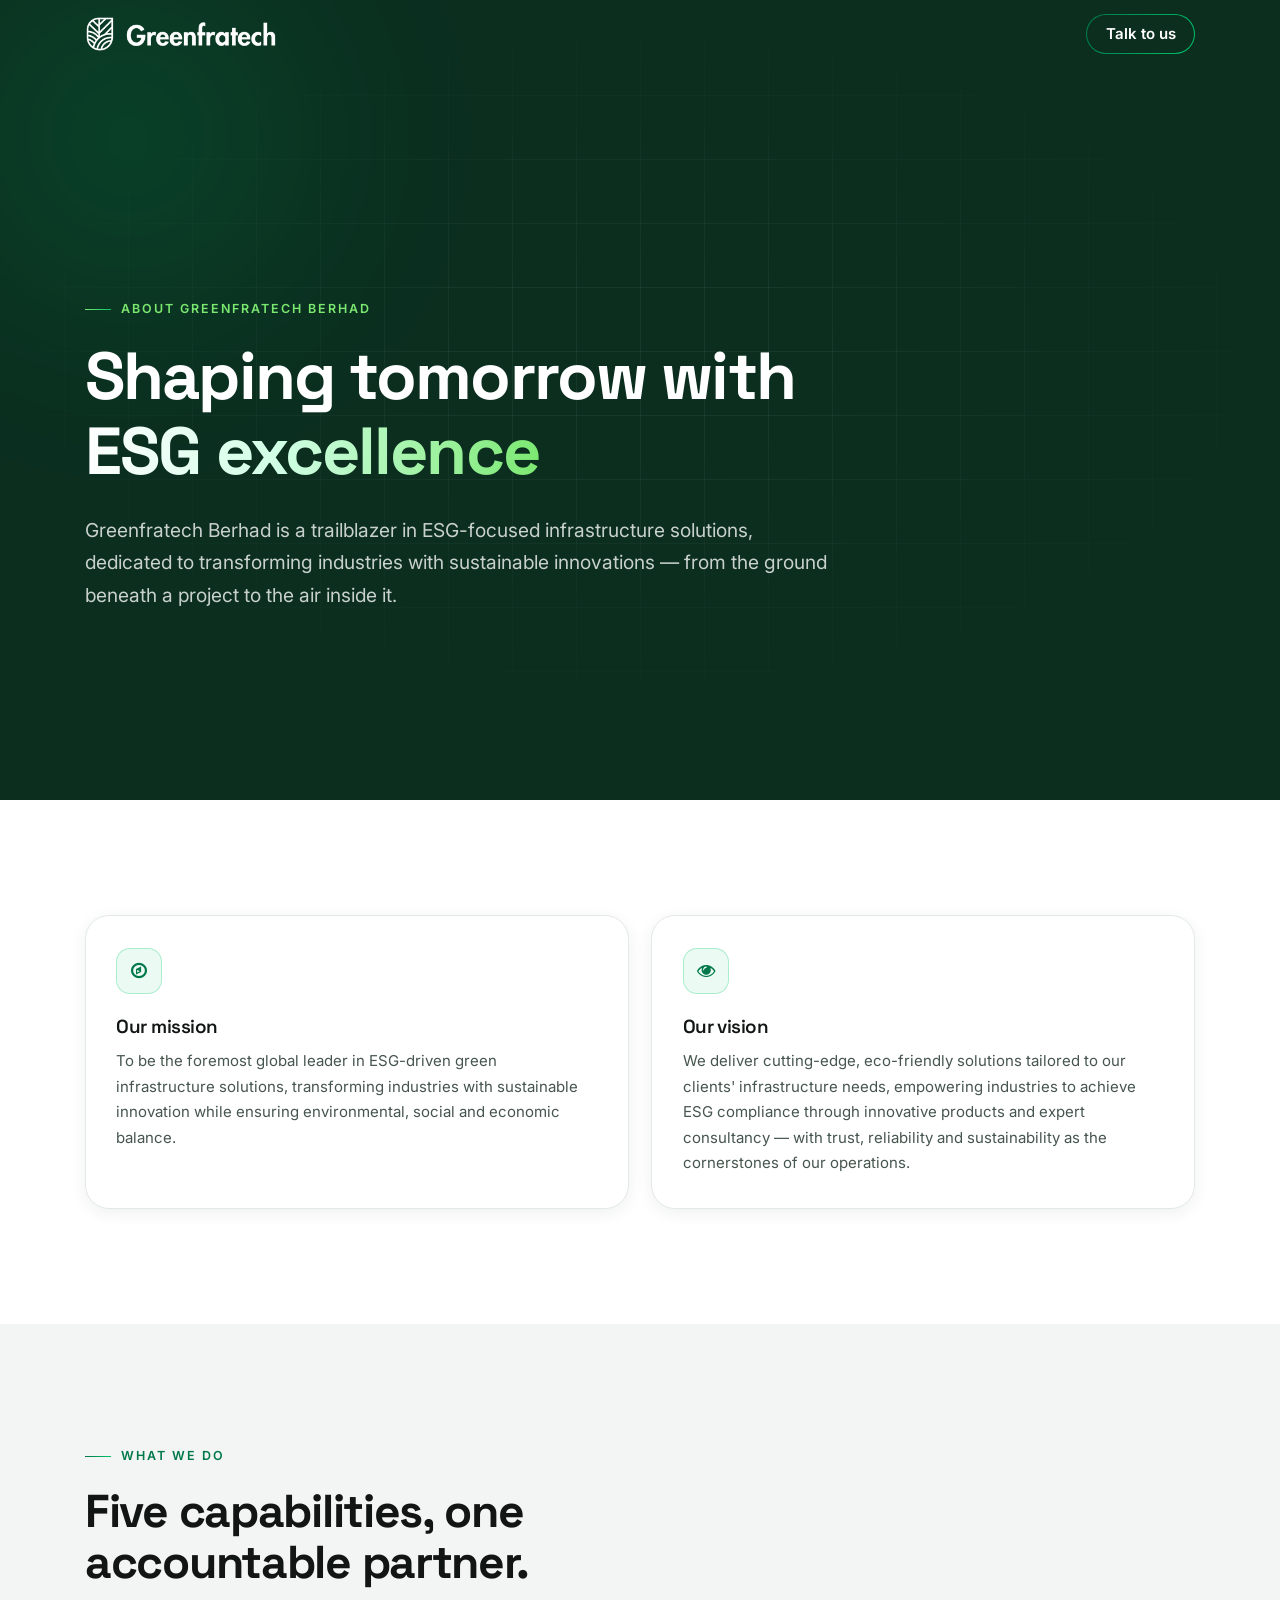
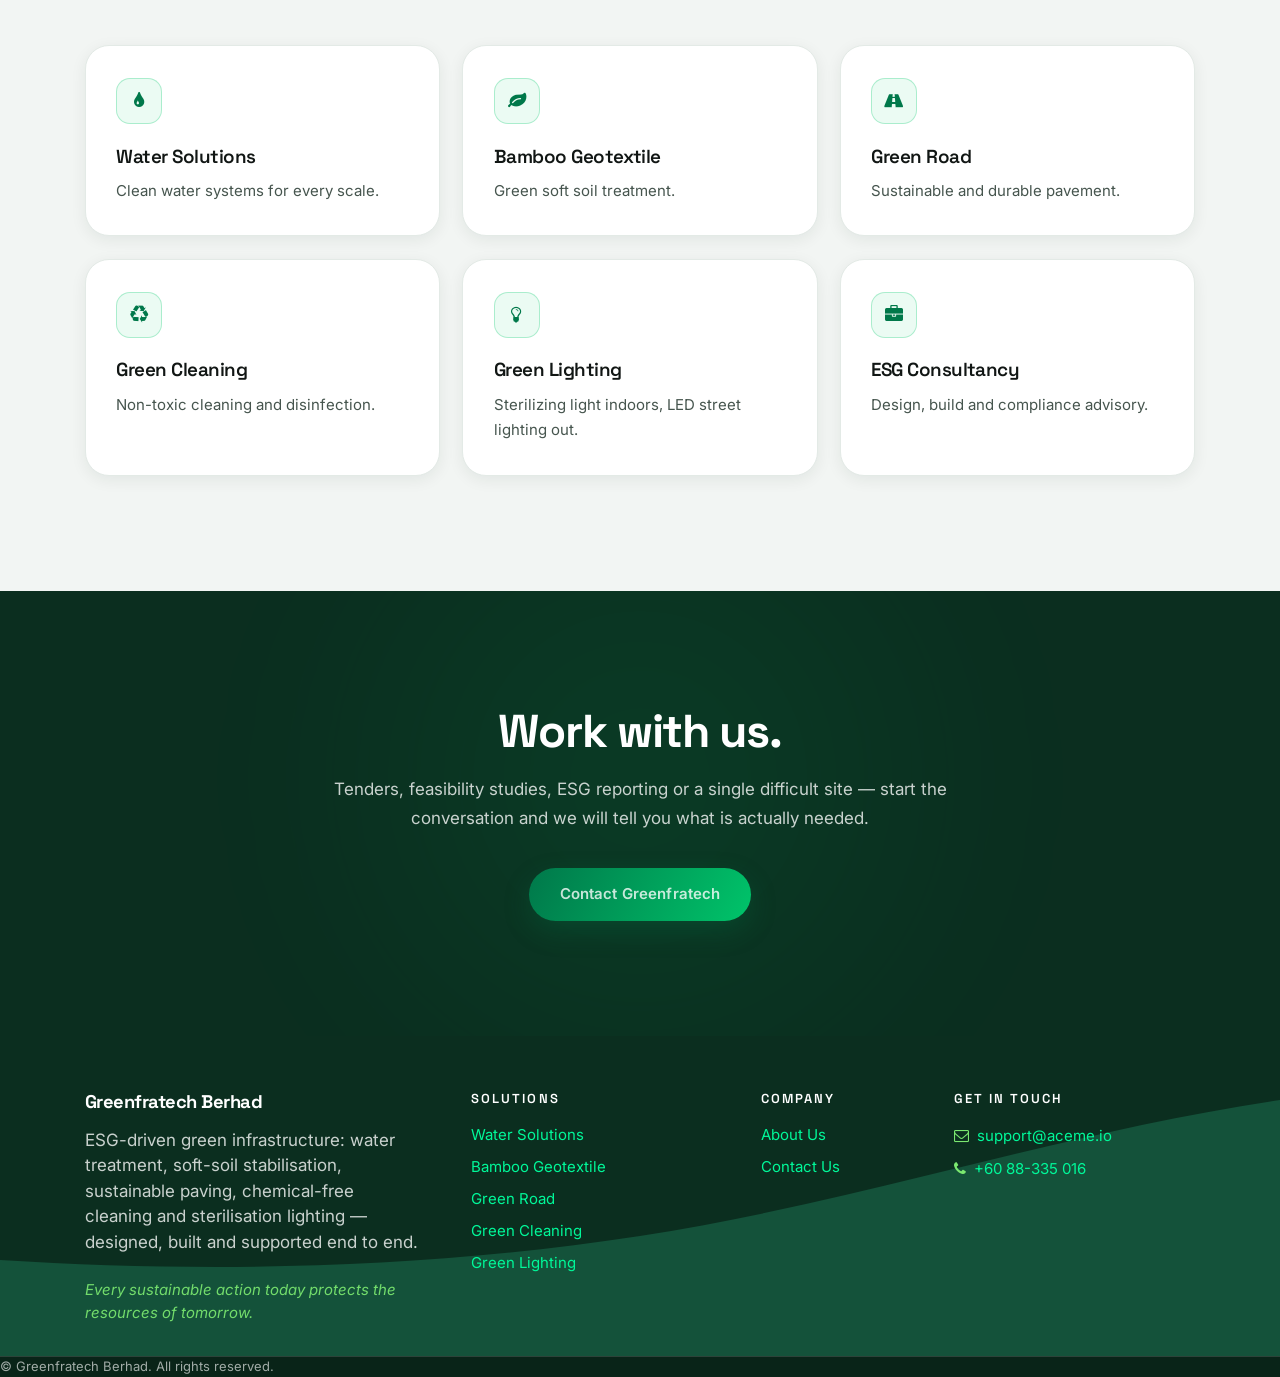
==== about-us/index.html @ 3b631f9c "Initial commit: Greenfratech static website Co-Authored-By: Claude Opus 5.5 <noreply@anthropic.com>" ====
<!DOCTYPE html>
<html data-main-object="website.page(9,)" data-website-id="1" dir="ltr" lang="en-US">
<head>
<meta charset="utf-8"/>
<meta content="IE=edge" http-equiv="X-UA-Compatible"/>
<meta content="width=device-width, initial-scale=1" name="viewport"/>

<meta content="website" property="og:type"/>
<meta content="About Us | Greenfratech Berhad" property="og:title"/>
<meta content="Greenfratech Berhad" property="og:site_name"/>


<meta content="summary_large_image" name="twitter:card"/>
<meta content="About Us | Greenfratech Berhad" name="twitter:title"/>

<meta content="@Odoo" name="twitter:site"/>

<link crossorigin="" href="https://fonts.gstatic.com/" rel="preconnect"/>
<link href="/assets/img/favicon.png" rel="apple-touch-icon"/>
<title>About Us | Greenfratech Berhad</title>
<link href="/assets/img/favicon.png" rel="shortcut icon" type="image/x-icon"/>
<link as="font" crossorigin="" href="/assets/fonts/fontawesome-webfont.woff2?v=4.7.0" rel="preload"/>





<link href="/assets/css/site.css" rel="stylesheet"/><script defer="defer" src="/assets/js/site.js"></script><meta content="Greenfratech Berhad is a trailblazer in ESG-focused infrastructure solutions, dedicated to transforming industries with sustainable innovations — from the…" name="description"/></head>
<body>
<div class="o_header_overlay" id="wrapwrap">
<a class="o_skip_to_content btn btn-primary rounded-0 visually-hidden-focusable position-absolute start-0" href="#wrap">Skip to Content</a>
<header class="o_header_fixed" data-anchor="true" data-extra-items-toggle-aria-label="Extra items button" data-name="Header" id="top" style=" ">
<nav aria-label="Main" class="navbar navbar-expand-lg navbar-light o_colored_level o_cc gft-navbar d-none d-lg-block" data-name="Navbar">
<div class="o_main_nav container" id="o_main_nav">
<a class="navbar-brand logo me-4 gft-brand" data-name="Navbar Logo" href="/">
<span aria-label="Logo of Greenfratech Berhad" role="img" title="Greenfratech Berhad"><img alt="Greenfratech Berhad" class="img img-fluid" height="40" loading="lazy" src="/assets/img/logo.png" width="95"/></span>
</a>
<ul class="nav navbar-nav top_menu o_menu_loading mx-auto gft-nav" id="top_menu" role="menu">
<li class="nav-item" role="presentation">
<a class="nav-link" href="/" role="menuitem">
<span>Home</span>
</a>
</li>
<li class="nav-item dropdown" role="presentation">
<a class="nav-link dropdown-toggle" data-bs-toggle="dropdown" href="#" role="menuitem">
<span>How we Green the infra</span>
</a><ul class="dropdown-menu" role="menu">
<li class="" role="presentation">
<a class="dropdown-item" href="/water-treatment" role="menuitem">
<span>Water Solutions</span>
</a>
</li>
<li class="" role="presentation">
<a class="dropdown-item" href="/bamboo-geotextile" role="menuitem">
<span>Bamboo Geotextile</span>
</a>
</li>
<li class="" role="presentation">
<a class="dropdown-item" href="/fiber-mastic-asphalt" role="menuitem">
<span>Green Road</span>
</a>
</li>
<li class="" role="presentation">
<a class="dropdown-item" href="/green-cleaning" role="menuitem">
<span>Green Cleaning</span>
</a>
</li>
<li class="" role="presentation">
<a class="dropdown-item" href="/green-lighting" role="menuitem">
<span>Green Lighting</span>
</a>
</li>
<li class="" role="presentation">
<a class="dropdown-item" href="/asset-power-monitoring" role="menuitem">
<span>Infra AI</span>
</a>
</li>
</ul>
</li>
<li class="nav-item" role="presentation">
<a class="nav-link active" href="/about-us" role="menuitem">
<span>About Us</span>
</a>
</li>
<li class="nav-item" role="presentation">
<a class="nav-link" href="/contactus" role="menuitem">
<span>Contact us</span>
</a>
</li>
</ul>
<ul class="navbar-nav align-items-center gap-2 flex-shrink-0 justify-content-end ps-3">

<li class="nav-item ms-2">
<a class="gft-cta-nav nav-link" href="/contactus">
                                Talk to us
                            </a>
</li>
</ul>
</div>
</nav>
<nav aria-label="Mobile" class="navbar navbar-light o_colored_level o_cc o_header_mobile d-block d-lg-none shadow-sm" data-name="Navbar">
<div class="o_main_nav container flex-wrap justify-content-between">
<a class="navbar-brand logo" data-name="Navbar Logo" href="/">
<span aria-label="Logo of Greenfratech Berhad" role="img" title="Greenfratech Berhad"><img alt="Greenfratech Berhad" class="img img-fluid" height="40" loading="lazy" src="/assets/img/logo.png" width="95"/></span>
</a>
<ul class="o_header_mobile_buttons_wrap navbar-nav flex-row align-items-center gap-2 mb-0">
<li>
<button aria-controls="top_menu_collapse_mobile" aria-expanded="false" aria-label="Toggle navigation" class="nav-link btn me-auto p-2" data-bs-target="#top_menu_collapse_mobile" data-bs-toggle="offcanvas" type="button">
<span class="navbar-toggler-icon"></span>
</button>
</li>
</ul>
<div class="offcanvas offcanvas-end o_navbar_mobile" id="top_menu_collapse_mobile">
<div class="offcanvas-header justify-content-end">
<button aria-label="Close" class="nav-link btn-close" data-bs-dismiss="offcanvas" type="button"></button>
</div>
<div class="offcanvas-body d-flex flex-column justify-content-between h-100 w-100">
<ul class="navbar-nav">
<li class="">

</li>
<ul class="nav navbar-nav top_menu" role="menu">
<li class="nav-item" role="presentation">
<a class="nav-link" href="/" role="menuitem">
<span>Home</span>
</a>
</li>
<li class="nav-item dropdown" role="presentation">
<a class="nav-link dropdown-toggle d-flex justify-content-between align-items-center" data-bs-toggle="dropdown" href="#" role="menuitem">
<span>How we Green the infra</span>
</a><ul class="dropdown-menu position-relative rounded-0 o_dropdown_without_offset" role="menu">
<li class="" role="presentation">
<a class="dropdown-item" href="/water-treatment" role="menuitem">
<span>Water Solutions</span>
</a>
</li>
<li class="" role="presentation">
<a class="dropdown-item" href="/bamboo-geotextile" role="menuitem">
<span>Bamboo Geotextile</span>
</a>
</li>
<li class="" role="presentation">
<a class="dropdown-item" href="/fiber-mastic-asphalt" role="menuitem">
<span>Green Road</span>
</a>
</li>
<li class="" role="presentation">
<a class="dropdown-item" href="/green-cleaning" role="menuitem">
<span>Green Cleaning</span>
</a>
</li>
<li class="" role="presentation">
<a class="dropdown-item" href="/green-lighting" role="menuitem">
<span>Green Lighting</span>
</a>
</li>
<li class="" role="presentation">
<a class="dropdown-item" href="/asset-power-monitoring" role="menuitem">
<span>Infra AI</span>
</a>
</li>
</ul>
</li>
<li class="nav-item" role="presentation">
<a class="nav-link active" href="/about-us" role="menuitem">
<span>About Us</span>
</a>
</li>
<li class="nav-item" role="presentation">
<a class="nav-link" href="/contactus" role="menuitem">
<span>Contact us</span>
</a>
</li>
</ul>
<li class="">
<div class="s_text_block mt-2 border-top pt-2 o_border_contrast" data-name="Text">
<a class="nav-link o_nav-link_secondary p-2" href="tel:+6088335016">+60 88-335 016</a>
</div>
</li>
</ul>
<ul class="navbar-nav gap-2 mt-3 w-100">

<li class="">
<div>
<section class="s_text_block" data-name="Text">
<div class="container">
<a class="btn btn-primary btn_cta w-100" href="/contactus">Contact Us</a>
</div>
</section>
</div>
</li>
</ul>
</div>
</div>
</div>
</nav>
</header>
<main>
<div class="gft-page gft-page--about" id="wrap">
<section class="gft-hero gft-hero--page gft-on-green" data-name="Hero">
<div class="gft-glow gft-glow--tl"></div>
<div class="gft-grid"></div>
<div class="container gft-hero__inner">
<div class="row">
<div class="col-lg-9">
<span class="gft-eyebrow">About Greenfratech Berhad</span>
<h1 class="gft-hero__title">
                                    Shaping tomorrow with <span class="gft-grad-text">ESG excellence</span>
</h1>
<p class="gft-hero__lead mb-0">
                                    Greenfratech Berhad is a trailblazer in ESG-focused infrastructure
                                    solutions, dedicated to transforming industries with sustainable
                                    innovations — from the ground beneath a project to the air inside it.
                                </p>
</div>
</div>
</div>
</section>
<section class="gft-section" data-name="Mission and Vision">
<div class="container">
<div class="gft-grid-2">
<div class="gft-tilt gft-reveal">
<div class="gft-card">
<span class="gft-card__icon"><i class="fa fa-compass"></i></span>
<h2 class="gft-card__title">Our mission</h2>
<p class="gft-card__text">
                                        To be the foremost global leader in ESG-driven green
                                        infrastructure solutions, transforming industries with
                                        sustainable innovation while ensuring environmental, social
                                        and economic balance.
                                    </p>
</div>
</div>
<div class="gft-tilt gft-reveal gft-reveal--d1">
<div class="gft-card">
<span class="gft-card__icon"><i class="fa fa-eye"></i></span>
<h2 class="gft-card__title">Our vision</h2>
<p class="gft-card__text">
                                        We deliver cutting-edge, eco-friendly solutions tailored to our
                                        clients' infrastructure needs, empowering industries to achieve
                                        ESG compliance through innovative products and expert
                                        consultancy — with trust, reliability and sustainability as the
                                        cornerstones of our operations.
                                    </p>
</div>
</div>
</div>
</div>
</section>
<section class="gft-section gft-section--alt" data-name="Capabilities">
<div class="container">
<div class="row mb-5">
<div class="col-lg-7 gft-reveal">
<span class="gft-eyebrow">What we do</span>
<h2 class="gft-h2">Five capabilities, one accountable partner.</h2>
</div>
</div>
<div class="gft-grid-3">
<div class="gft-reveal">
<a class="gft-card" href="/water-treatment">
<span class="gft-card__icon"><i class="fa fa-tint"></i></span>
<h3 class="gft-card__title">Water Solutions</h3>
<p class="gft-card__text">Clean water systems for every scale.</p>
</a>
</div>
<div class="gft-reveal gft-reveal--d1">
<a class="gft-card" href="/bamboo-geotextile">
<span class="gft-card__icon"><i class="fa fa-leaf"></i></span>
<h3 class="gft-card__title">Bamboo Geotextile</h3>
<p class="gft-card__text">Green soft soil treatment.</p>
</a>
</div>
<div class="gft-reveal gft-reveal--d2">
<a class="gft-card" href="/fiber-mastic-asphalt">
<span class="gft-card__icon"><i class="fa fa-road"></i></span>
<h3 class="gft-card__title">Green Road</h3>
<p class="gft-card__text">Sustainable and durable pavement.</p>
</a>
</div>
<div class="gft-reveal">
<a class="gft-card" href="/green-cleaning">
<span class="gft-card__icon"><i class="fa fa-recycle"></i></span>
<h3 class="gft-card__title">Green Cleaning</h3>
<p class="gft-card__text">Non-toxic cleaning and disinfection.</p>
</a>
</div>
<div class="gft-reveal gft-reveal--d1">
<a class="gft-card" href="/green-lighting">
<span class="gft-card__icon"><i class="fa fa-lightbulb-o"></i></span>
<h3 class="gft-card__title">Green Lighting</h3>
<p class="gft-card__text">Sterilizing light indoors, LED street lighting out.</p>
</a>
</div>
<div class="gft-reveal gft-reveal--d2">
<a class="gft-card" href="/contactus">
<span class="gft-card__icon"><i class="fa fa-briefcase"></i></span>
<h3 class="gft-card__title">ESG Consultancy</h3>
<p class="gft-card__text">Design, build and compliance advisory.</p>
</a>
</div>
</div>
</div>
</section>
<section class="gft-cta-band gft-on-green" data-name="Call to action">
<div class="gft-glow gft-glow--center"></div>
<div class="container">
<div class="gft-cta-band__inner gft-reveal">
<h2 class="gft-cta-band__title">Work with us.</h2>
<p class="gft-cta-band__text">
                                Tenders, feasibility studies, ESG reporting or a single difficult site —
                                start the conversation and we will tell you what is actually needed.
                            </p>
<div class="gft-actions justify-content-center">
<a class="gft-btn gft-btn--primary" href="/contactus">Contact Greenfratech</a>
</div>
</div>
</div>
</section>
</div>

</main>
<footer class="o_footer o_colored_level o_cc" data-anchor="true" data-name="Footer" id="bottom">
<div class="gft-footer" id="footer">
<section class="s_text_block pt56 pb32" data-name="Text">
<div class="container">
<div class="row g-5">
<div class="col-lg-4">
<h5 class="gft-footer__brand mb-3">Greenfratech Berhad</h5>
<p class="mb-4">
                                    ESG-driven green infrastructure: water treatment, soft-soil
                                    stabilisation, sustainable paving, chemical-free cleaning and
                                    sterilisation lighting — designed, built and supported end to end.
                                </p>
<p class="gft-footer__motto mb-0">
                                    Every sustainable action today protects the resources of tomorrow.
                                </p>
</div>
<div class="col-lg-3 col-sm-6">
<h6 class="gft-footer__title">Solutions</h6>
<ul class="list-unstyled gft-footer__links">
<li><a href="/water-treatment">Water Solutions</a></li>
<li><a href="/bamboo-geotextile">Bamboo Geotextile</a></li>
<li><a href="/fiber-mastic-asphalt">Green Road</a></li>
<li><a href="/green-cleaning">Green Cleaning</a></li>
<li><a href="/green-lighting">Green Lighting</a></li>
</ul>
</div>
<div class="col-lg-2 col-sm-6">
<h6 class="gft-footer__title">Company</h6>
<ul class="list-unstyled gft-footer__links">
<li><a href="/about-us">About Us</a></li>
<li><a href="/contactus">Contact Us</a></li>
</ul>
</div>
<div class="col-lg-3">
<h6 class="gft-footer__title">Get in touch</h6>
<ul class="list-unstyled gft-footer__links gft-footer__contact">
<li>
<i class="fa fa-envelope-o me-2"></i>
<a href="mailto:support@aceme.io">support@aceme.io</a>
</li>
<li>
<i class="fa fa-phone me-2"></i>
<a href="tel:+6088335016">+60 88-335 016</a>
</li>
</ul>
</div>
</div>
</div>
</section>
</div>
<div class="o_footer_copyright o_colored_level o_cc" data-name="Copyright"><span>© Greenfratech Berhad. All rights reserved.</span></div>
</footer>
</div>
</body>
</html>
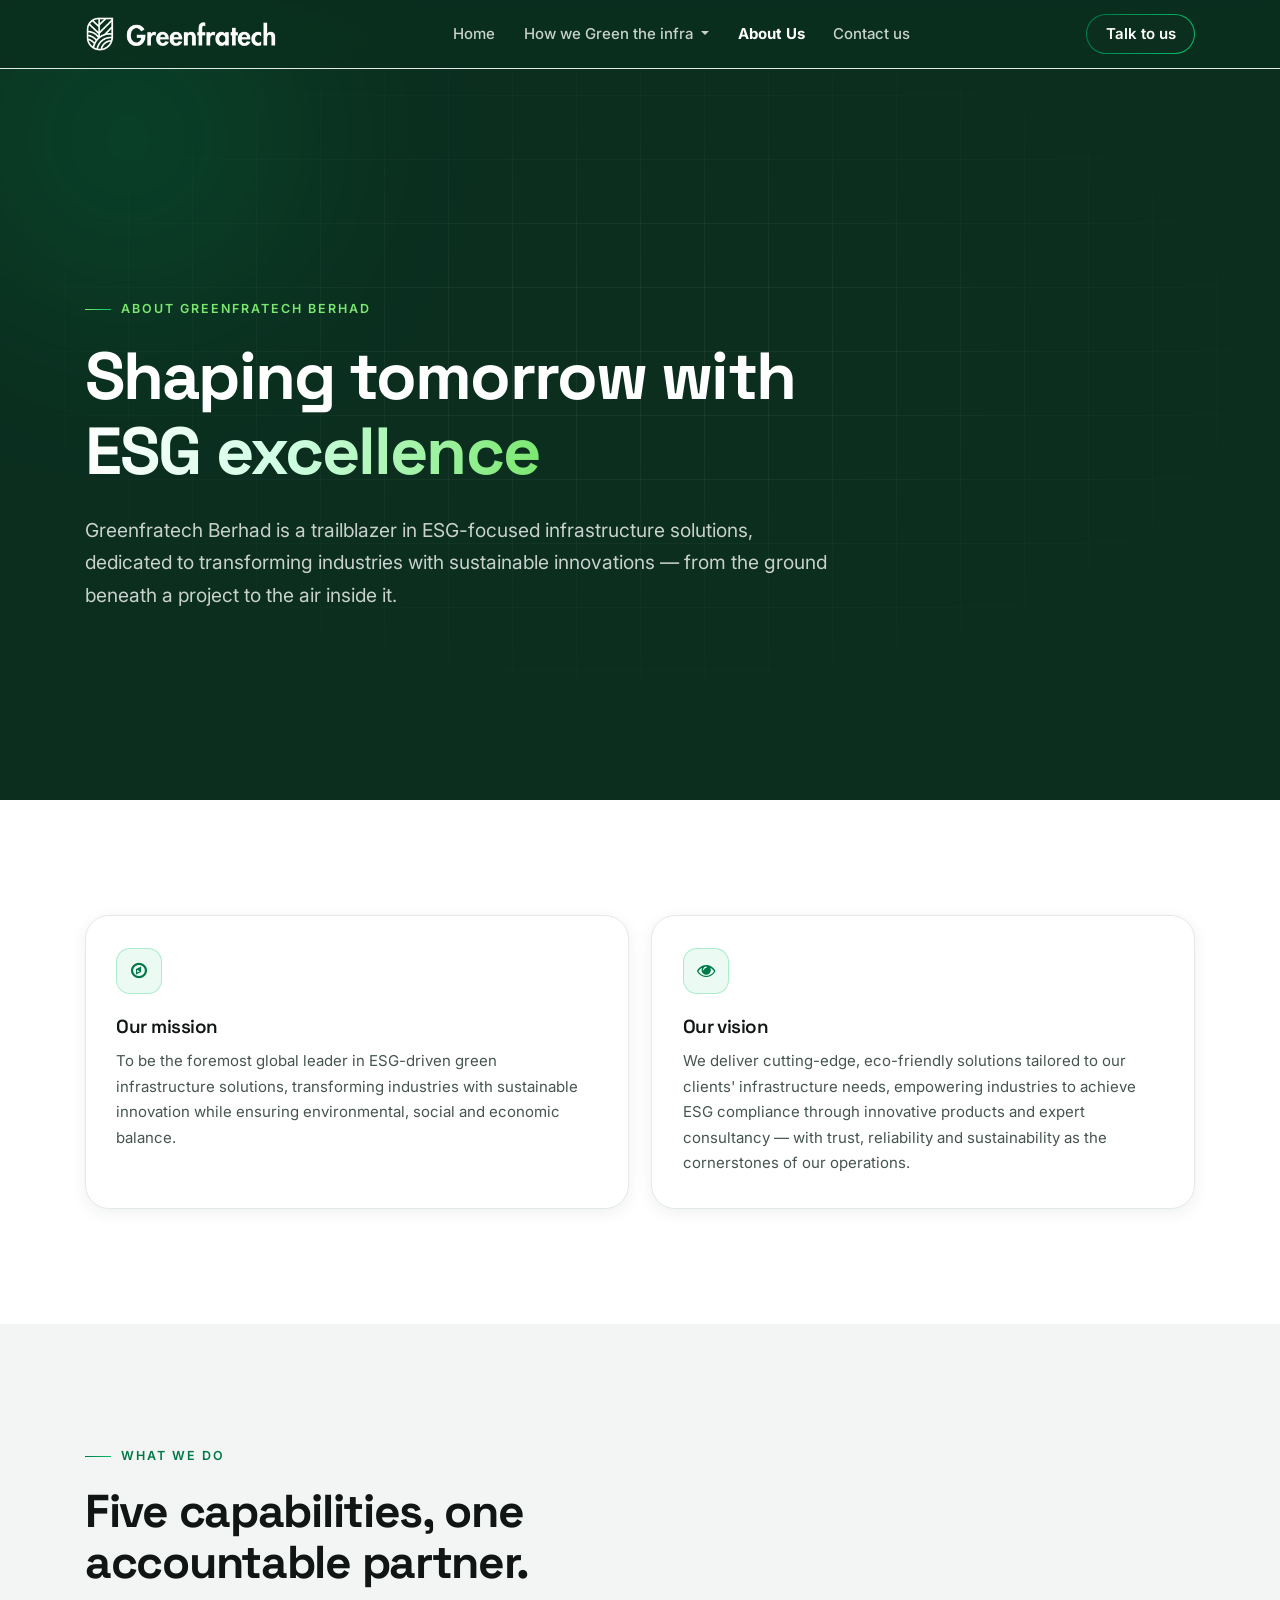
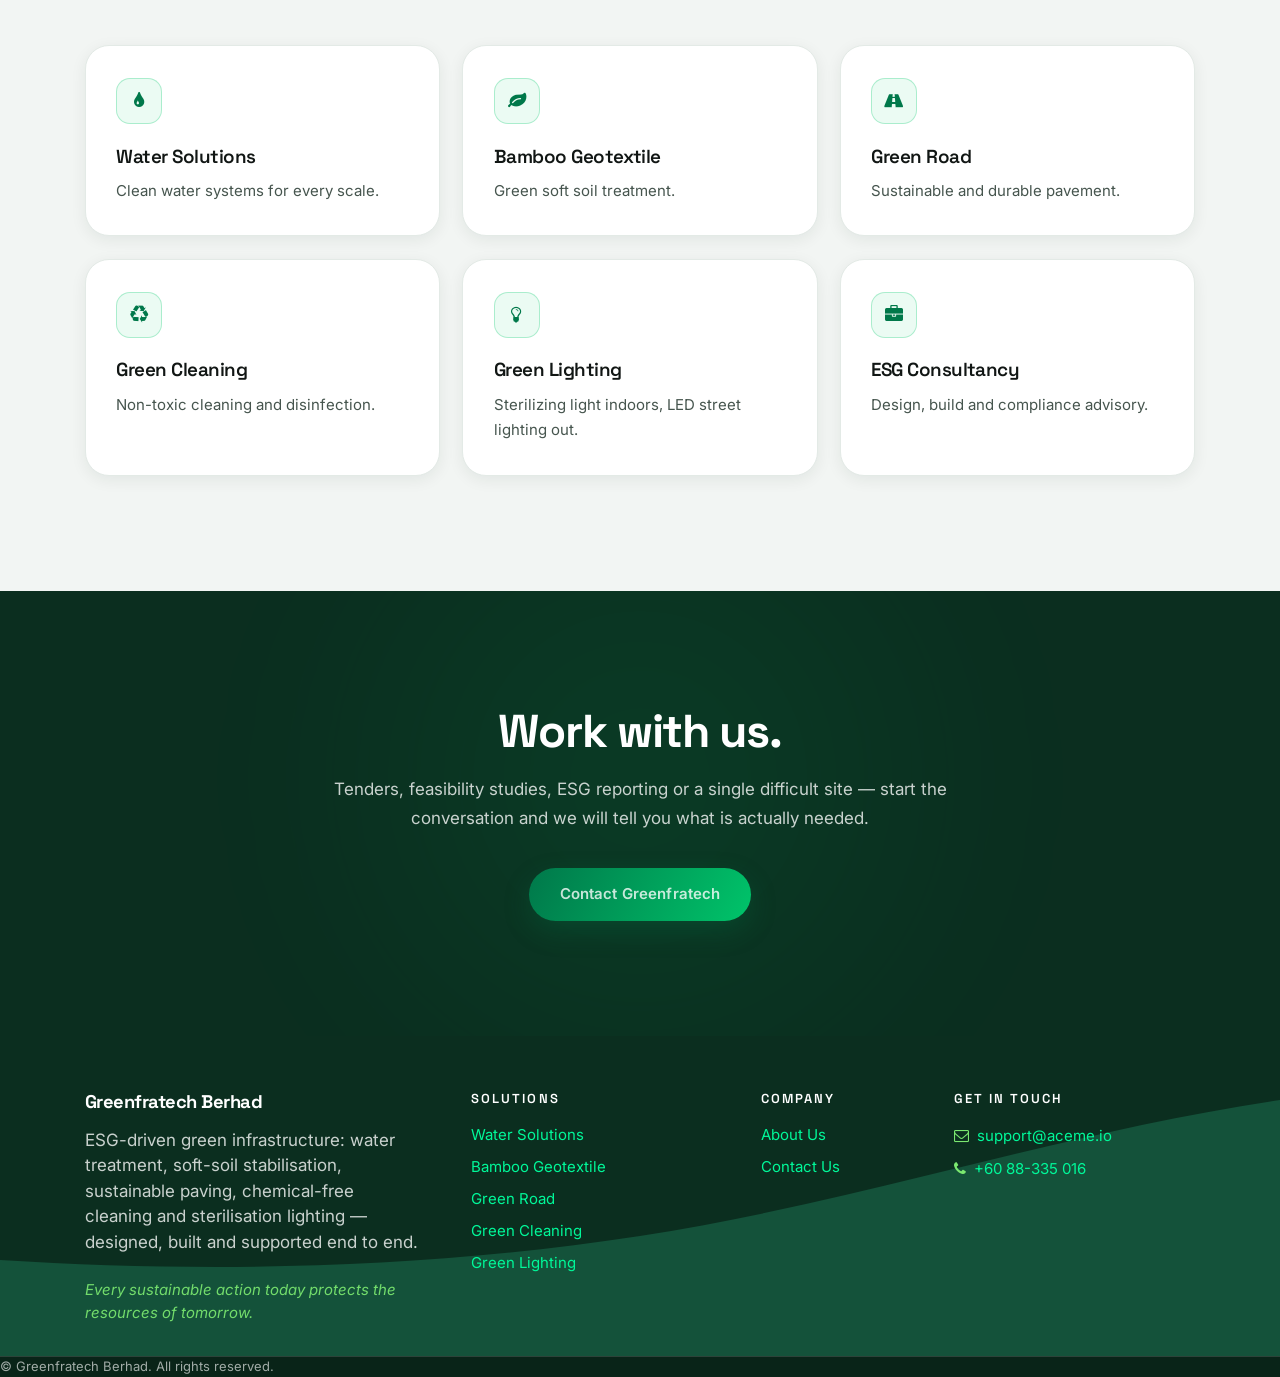
==== commit 0670155f: "Fix homepage scroll stage, fixed header and hidden menu - Boot widgets asynchronously so the registr" ====
--- a/about-us/index.html
+++ b/about-us/index.html
@@ -35,7 +35,7 @@
 <a class="navbar-brand logo me-4 gft-brand" data-name="Navbar Logo" href="/">
 <span aria-label="Logo of Greenfratech Berhad" role="img" title="Greenfratech Berhad"><img alt="Greenfratech Berhad" class="img img-fluid" height="40" loading="lazy" src="/assets/img/logo.png" width="95"/></span>
 </a>
-<ul class="nav navbar-nav top_menu o_menu_loading mx-auto gft-nav" id="top_menu" role="menu">
+<ul class="nav navbar-nav top_menu mx-auto gft-nav" id="top_menu" role="menu">
 <li class="nav-item" role="presentation">
 <a class="nav-link" href="/" role="menuitem">
 <span>Home</span>
--- a/assets/css/site.css
+++ b/assets/css/site.css
@@ -533,6 +533,6 @@
  .s_quadrant .o_grid_item{display: -webkit-box; display: -webkit-flex; display: flex; -webkit-box-orient: vertical; -webkit-box-direction: normal; -webkit-flex-direction: column; flex-direction: column;}.s_quadrant .o_grid_item div.media_iframe_video{width: 100%;}
 
 /* /theme_greenfratech/static/src/scss/theme.scss */
- #wrapwrap{position: relative; background-color: #FFFFFF; color: #46554E; -webkit-font-smoothing: antialiased; -moz-osx-font-smoothing: grayscale; overflow-x: clip;}@supports not (overflow-x: clip){#wrapwrap{overflow-x: hidden;}}.gft-nav-sentinel{position: absolute; left: 0; width: 1px; height: 1px; pointer-events: none; opacity: 0;}.gft-page{background-color: #FFFFFF; color: #46554E;}.gft-page h1, .gft-page .h1, .gft-page h2, .gft-page .h2, .gft-page h3, .gft-page .h3, .gft-page h4, .gft-page .h4, .gft-page h5, .gft-page .h5, .gft-page h6, .gft-page .h6{color: #111614; letter-spacing: -0.028em; line-height: 1.12;}.gft-page p{line-height: 1.7;}.gft-page a{color: inherit;}.gft-page p a:not(.btn):not([class*="gft-"]){color: #00784A; transition: opacity 0.18s cubic-bezier(0.16, 1, 0.3, 1);}.gft-page p a:not(.btn):not([class*="gft-"]):hover{opacity: .78;}.gft-page section{position: relative;}.gft-section{padding: clamp(5rem, 9vw, 8.5rem) 0;}.gft-section--sm{padding: clamp(3.5rem, 6vw, 5.5rem) 0;}.gft-section--alt{background-color: #F2F5F3;}.gft-measure{max-width: 62ch;}.gft-measure-tight{max-width: 46ch;}.gft-center{margin-left: auto; margin-right: auto;}.gft-eyebrow{display: -webkit-inline-box; display: -webkit-inline-flex; display: inline-flex; align-items: center; gap: .6rem; font-size: 0.78rem; font-weight: 600; letter-spacing: 0.16em; text-transform: uppercase; color: #00784A; margin-bottom: 1.25rem;}.gft-eyebrow::before{content: ""; width: 26px; height: 1px; background: linear-gradient(118deg, #00784A 0%, #00C46A 100%);}.gft-pill{display: -webkit-inline-box; display: -webkit-inline-flex; display: inline-flex; align-items: center; gap: .5rem; padding: .42rem 1rem; font-size: 0.8125rem; font-weight: 500; letter-spacing: .04em; color: #111614; position: relative; border: 0; border-radius: 999px; background: linear-gradient(#FFFFFF, #FFFFFF) padding-box, linear-gradient(118deg, #00784A 0%, #00C46A 100%) border-box; border: 1px solid transparent;}.gft-pill i{color: #00784A;}.gft-display{font-size: clamp(2.9rem, 7.2vw, 6.1rem); line-height: 1.02; letter-spacing: -0.028em; font-weight: 700; color: #111614;}.gft-h1{font-size: clamp(2.4rem, 5.2vw, 4.2rem);}.gft-h2{font-size: clamp(2rem, 3.6vw, 3.1rem);}.gft-h3{font-size: clamp(1.4rem, 2.2vw, 1.9rem);}.gft-lead{font-size: clamp(1.05rem, 1.5vw, 1.28rem); line-height: 1.62; color: #46554E;}.gft-grad-text{background: linear-gradient(96deg, #111614 0%, #0A5C3B 46%, #00A85B 100%); -webkit-background-clip: text; background-clip: text; color: transparent; -webkit-text-fill-color: transparent;}.gft-muted{color: #66726A;}.gft-rule{height: 1px; border: 0; background: linear-gradient(90deg, transparent, #D2DED8 18%, #D2DED8 82%, transparent); opacity: 1; margin: 0;}.gft-btn, .gft-form-card .s_website_form_send, .gft-form-card .btn-primary{display: -webkit-inline-box; display: -webkit-inline-flex; display: inline-flex; align-items: center; justify-content: center; gap: .6rem; padding: .95rem 1.9rem; font-size: 0.9375rem; font-weight: 600; letter-spacing: .01em; border-radius: 999px; text-decoration: none; white-space: nowrap; transition: transform 0.34s cubic-bezier(0.16, 1, 0.3, 1), box-shadow 0.34s cubic-bezier(0.16, 1, 0.3, 1), background-color 0.34s cubic-bezier(0.16, 1, 0.3, 1), color 0.34s cubic-bezier(0.16, 1, 0.3, 1), border-color 0.34s cubic-bezier(0.16, 1, 0.3, 1), opacity 0.34s cubic-bezier(0.16, 1, 0.3, 1);}.gft-btn:hover, .gft-form-card .s_website_form_send:hover, .gft-form-card .btn-primary:hover{transform: translateY(-2px);}.gft-btn:active, .gft-form-card .s_website_form_send:active, .gft-form-card .btn-primary:active{transform: translateY(0);}.gft-btn--primary, .gft-form-card .s_website_form_send, .gft-form-card .btn-primary{background: linear-gradient(118deg, #00784A 0%, #00C46A 100%); color: #FFFFFF; box-shadow: 0 10px 26px rgba(0, 120, 74, 0.26);}.gft-btn--primary:hover, .gft-form-card .s_website_form_send:hover, .gft-form-card .btn-primary:hover{color: #FFFFFF; box-shadow: 0 16px 38px rgba(0, 120, 74, 0.34);}.gft-btn--ghost{position: relative; border: 0; border-radius: 999px; background: linear-gradient(#FFFFFF, #FFFFFF) padding-box, linear-gradient(118deg, #00784A 0%, #00C46A 100%) border-box; border: 1px solid transparent; color: #111614;}.gft-btn--ghost:hover{color: #05432C; box-shadow: 0 0 0 1px rgba(0, 196, 106, 0.45), 0 10px 26px rgba(0, 120, 74, 0.2);}.gft-btn--text{padding: 0; color: #00784A; background: none;}.gft-btn--text i{transition: transform 0.34s cubic-bezier(0.16, 1, 0.3, 1);}.gft-btn--text:hover{transform: none;}.gft-btn--text:hover i{transform: translateX(4px);}.gft-actions{display: -webkit-box; display: -webkit-flex; display: flex; -webkit-flex-wrap: wrap; flex-wrap: wrap; gap: .9rem; align-items: center;}.gft-glow{position: absolute; z-index: 0; pointer-events: none; border-radius: 50%; filter: blur(80px); opacity: .55; background: radial-gradient(circle at 50% 50%, rgba(0, 196, 106, 0.3), rgba(11, 46, 31, 0) 68%);}.gft-glow--tl{inset: -18% auto auto -12%; width: 44vw; height: 44vw;}.gft-glow--br{inset: auto -14% -22% auto; width: 50vw; height: 50vw; opacity: .38;}.gft-glow--center{left: 50%; top: 42%; width: 62vw; height: 62vw; transform: translate(-50%, -50%); opacity: .34;}.gft-grid{position: absolute; inset: 0; z-index: 1; pointer-events: none; background-image: repeating-linear-gradient(0deg, rgba(255, 255, 255, 0.05) 0 1px, transparent 1px 64px), repeating-linear-gradient(90deg, rgba(255, 255, 255, 0.05) 0 1px, transparent 1px 64px); -webkit-mask-image: radial-gradient(ellipse 70% 60% at 50% 45%, #000 20%, transparent 78%); mask-image: radial-gradient(ellipse 70% 60% at 50% 45%, #000 20%, transparent 78%);}.gft-vignette{position: absolute; inset: 0; z-index: 1; pointer-events: none; background: linear-gradient(180deg, #0B2E1F 0%, rgba(11, 46, 31, 0) 16%), linear-gradient(0deg, #0B2E1F 0%, rgba(11, 46, 31, 0) 16%);}.gft-card{position: relative; display: -webkit-box; display: -webkit-flex; display: flex; -webkit-box-orient: vertical; -webkit-box-direction: normal; -webkit-flex-direction: column; flex-direction: column; height: 100%; padding: 2rem 1.9rem; border-radius: 24px; background-color: #FFFFFF; box-shadow: 0 4px 16px rgba(11, 46, 31, 0.07); border: 1px solid #E3EAE6; transition: border-color 0.34s cubic-bezier(0.16, 1, 0.3, 1), transform 0.34s cubic-bezier(0.16, 1, 0.3, 1), box-shadow 0.34s cubic-bezier(0.16, 1, 0.3, 1), background-color 0.34s cubic-bezier(0.16, 1, 0.3, 1);}.gft-card:hover{border-color: rgba(0, 196, 106, 0.45); box-shadow: 0 18px 44px rgba(0, 120, 74, 0.16);}.gft-card__icon{display: -webkit-inline-box; display: -webkit-inline-flex; display: inline-flex; align-items: center; justify-content: center; width: 46px; height: 46px; margin-bottom: 1.35rem; border-radius: 14px; font-size: 1.15rem; color: #00784A; background: rgba(0, 196, 106, 0.08); border: 1px solid rgba(0, 196, 106, 0.28);}.gft-card__title{font-size: 1.18rem; font-weight: 600; color: #111614; margin-bottom: .7rem;}.gft-card__text{font-size: 0.9375rem; color: #46554E; margin-bottom: 0;}.gft-card__foot{margin-top: auto; padding-top: 1.4rem;}.gft-card--photo{padding: 0; overflow: hidden;}.gft-card--photo .gft-card__media{display: block; aspect-ratio: 7 / 5; overflow: hidden; background-color: #F2F5F3;}.gft-card--photo .gft-card__media img{width: 100%; height: 100%; object-fit: cover; display: block; transition: transform 0.55s cubic-bezier(0.16, 1, 0.3, 1);}.gft-card--photo .gft-card__icon{margin: -23px 1.9rem 1.1rem; position: relative; z-index: 2;}.gft-card--photo .gft-card__title{padding: 0 1.9rem;}.gft-card--photo .gft-card__text{padding: 0 1.9rem;}.gft-card--photo .gft-card__foot{padding: 0 1.9rem 1.9rem;}.gft-card--photo:hover .gft-card__media img{transform: scale(1.04);}.gft-card--photo .gft-card__icon{background-color: #FFFFFF; border-color: #E3EAE6;}.gft-on-green .gft-card--photo .gft-card__icon{background-color: #0B2E1F; border-color: rgba(255, 255, 255, 0.22);}.gft-figure{display: block; width: auto; max-width: 100%; max-height: 560px; margin-inline: auto; object-fit: contain; border-radius: 24px; border: 1px solid #E3EAE6; box-shadow: 0 18px 44px rgba(11, 46, 31, 0.12);}.gft-card__shot{display: block; margin-bottom: 1.2rem;}.gft-card__shot img{width: 100%; aspect-ratio: 3 / 2; object-fit: contain; display: block;}.bg-primary, .bg-secondary{color: #FFFFFF;}.bg-primary .card-header, .bg-primary .card-footer, .bg-secondary .card-header, .bg-secondary .card-footer{color: #FFFFFF;}.bg-primary .card-body, .bg-secondary .card-body{color: #111614;}.gft-tilt{perspective: 1200px;}.gft-tilt > *{transition: transform 0.55s cubic-bezier(0.16, 1, 0.3, 1), box-shadow 0.55s cubic-bezier(0.16, 1, 0.3, 1), border-color 0.55s cubic-bezier(0.16, 1, 0.3, 1); transform-style: preserve-3d;}.gft-tilt:hover > *{transform: translateZ(26px) rotateX(3.2deg) rotateY(-3.6deg); box-shadow: 0 18px 44px rgba(11, 46, 31, 0.12), 0 18px 44px rgba(0, 120, 74, 0.16);}.gft-hero{position: relative; display: -webkit-box; display: -webkit-flex; display: flex; align-items: center; min-height: 88vh; padding: 12rem 0 6rem; overflow: hidden;}.gft-hero__inner{position: relative; z-index: 3;}.gft-hero__title{font-size: clamp(2.9rem, 7.2vw, 6.1rem); line-height: 1.02; letter-spacing: -0.028em; margin-bottom: 1.6rem;}.gft-hero__lead{font-size: clamp(1.05rem, 1.5vw, 1.28rem); color: #46554E; max-width: 62ch; margin-bottom: 2.4rem;}.gft-hero--center{text-align: center;}.gft-hero--center .gft-hero__lead{margin-left: auto; margin-right: auto;}.gft-hero--center .gft-actions{justify-content: center;}.gft-hero--page{min-height: max(62vh, 50rem); padding: 11rem 0 4.5rem;}.gft-hero--page .gft-hero__title{font-size: clamp(2.4rem, 5.2vw, 4.2rem);}.gft-hero--photo{--gft-hero-scrim-o: .78; background-image: linear-gradient(rgba(11, 46, 31, var(--gft-hero-scrim-o)), rgba(11, 46, 31, var(--gft-hero-scrim-o))), var(--gft-hero-img); background-size: cover, cover; background-position: center, center; background-repeat: no-repeat, no-repeat;}.gft-hero--photo .gft-grid, .gft-hero--photo .gft-glow{display: none;}.gft-hero__facts{display: -webkit-box; display: -webkit-flex; display: flex; -webkit-flex-wrap: wrap; flex-wrap: wrap; gap: 2.4rem; margin-top: 3rem; padding-top: 2rem; border-top: 1px solid #E3EAE6;}.gft-hero__facts dt{font-size: 1.9rem; font-weight: 700; color: #111614; letter-spacing: -0.028em; margin-bottom: .15rem;}.gft-hero__facts dd{font-size: 0.8125rem; letter-spacing: .06em; text-transform: uppercase; color: #66726A; margin: 0;}.gft-grid-3{display: grid; grid-template-columns: repeat(auto-fit, minmax(280px, 1fr)); gap: 1.4rem;}.gft-grid-2{display: grid; grid-template-columns: repeat(auto-fit, minmax(360px, 1fr)); gap: 1.4rem;}.gft-checks{list-style: none; padding: 0; margin: 0;}.gft-checks li{position: relative; padding-left: 2rem; margin-bottom: .85rem; color: #46554E;}.gft-checks li::before{content: "\f00c"; font-family: "FontAwesome"; position: absolute; left: 0; top: .1rem; font-size: .8rem; color: #00784A;}.gft-figures{display: grid; grid-template-columns: 1fr 1fr; gap: 1rem; align-items: start;}.gft-figures img{display: block; width: 100%; height: auto; border-radius: 16px; border: 1px solid #E3EAE6; box-shadow: 0 4px 16px rgba(11, 46, 31, 0.07);}.gft-figures > :only-child{grid-column: 1 / -1;}.gft-figures > :first-child:nth-last-child(n + 3){grid-column: 1 / -1;}.gft-figures figure{margin: 0;}.gft-figures figcaption{margin-top: .55rem; font-size: 0.8125rem; font-weight: 500; letter-spacing: 0.16em; text-transform: uppercase; color: #66726A; text-align: center;}.gft-video{display: block; width: 100%; max-width: 854px; margin-inline: auto; aspect-ratio: 854 / 484; border-radius: 24px; border: 1px solid #E3EAE6; box-shadow: 0 18px 44px rgba(11, 46, 31, 0.12); background-color: #0B2E1F;}.gft-sectors{display: grid; grid-template-columns: repeat(auto-fit, minmax(190px, 1fr)); gap: 1px; background-color: #E3EAE6; border: 1px solid #E3EAE6; border-radius: 24px; overflow: hidden;}.gft-sectors__item{padding: 2rem 1.4rem; background-color: #FFFFFF; text-align: center; transition: background-color 0.34s cubic-bezier(0.16, 1, 0.3, 1);}.gft-sectors__item i{display: block; font-size: 1.5rem; color: #00784A; margin-bottom: .9rem;}.gft-sectors__item img{display: block; height: 34px; width: auto; margin: 0 auto .9rem;}.gft-sectors__item span{display: block; font-size: 0.9375rem; font-weight: 500; color: #111614;}.gft-sectors__item:hover{background-color: #F2F5F3;}.gft-anchor{scroll-margin-top: 96px;}.gft-devices{display: block; width: 100%; height: auto; max-width: 900px; margin-inline: auto;}.gft-sectors--photo{grid-template-columns: repeat(3, 1fr);}@media (max-width: 575.98px){.gft-sectors--photo{grid-template-columns: 1fr;}}.gft-sectors--photo .gft-sectors__item{padding: 0 0 1.3rem;}.gft-sectors--photo .gft-sectors__item img{height: auto; width: 100%; aspect-ratio: 4 / 3; object-fit: contain; background-color: #F2F5F3; margin: 0 0 .9rem;}.gft-steps{list-style: none; padding: 0; margin: 0; display: grid; grid-template-columns: repeat(auto-fit, minmax(170px, 1fr)); gap: 1.6rem 1.4rem; counter-reset: gft-step; --gft-step-ratio: 4 / 3;}.gft-steps--tall{--gft-step-ratio: 4 / 5;}.gft-steps--wide{--gft-step-ratio: 3 / 2;}.gft-step{counter-increment: gft-step; position: relative; padding-top: 3.1rem;}.gft-step::before{content: counter(gft-step); position: absolute; top: 0; left: 0; font-size: 2.7rem; font-weight: 700; line-height: 1; letter-spacing: -0.028em; background: linear-gradient(96deg, #111614 0%, #0A5C3B 46%, #00A85B 100%); -webkit-background-clip: text; background-clip: text; color: transparent; -webkit-text-fill-color: transparent;}.gft-step::after{content: ""; position: absolute; top: 2.1rem; left: 2.9rem; right: 0; height: 1px; background-color: #E3EAE6;}.gft-step__shot{display: block; width: 100%; aspect-ratio: var(--gft-step-ratio); object-fit: cover; border-radius: 10px; border: 1px solid #E3EAE6; margin-bottom: .9rem;}.gft-step__text{display: block; font-size: 0.9375rem; color: #46554E; margin: 0;}.gft-table-wrap{overflow-x: auto; -webkit-overflow-scrolling: touch; border: 1px solid #E3EAE6; border-radius: 16px;}.gft-table{width: 100%; border-collapse: collapse; font-size: 0.9375rem; min-width: 34rem; margin: 0;}.gft-table th, .gft-table td{padding: .8rem 1rem; text-align: left; border-bottom: 1px solid #E3EAE6; white-space: nowrap;}.gft-table thead th{font-size: 0.8125rem; font-weight: 600; letter-spacing: 0.16em; text-transform: uppercase; color: #111614; background-color: #F2F5F3;}.gft-table tbody th{font-weight: 500; color: #66726A; white-space: normal;}.gft-table tbody tr:last-child > *{border-bottom: 0;}.gft-partners{display: -webkit-box; display: -webkit-flex; display: flex; -webkit-flex-wrap: wrap; flex-wrap: wrap; align-items: center; justify-content: center; gap: 2.2rem 3rem; --gft-logo-scale: 1;}.gft-partners__item{display: -webkit-inline-box; display: -webkit-inline-flex; display: inline-flex; align-items: center; justify-content: center;}.gft-partners__item img{width: auto; height: calc(var(--gft-logo-h, 44px) * var(--gft-logo-scale)); object-fit: contain;}.gft-partners__item--novapave{--gft-logo-h: 40px;}.gft-partners__item--acrel{--gft-logo-h: 40px;}.gft-partners__item--elm{--gft-logo-h: 40px;}.gft-partners__item--spectra{--gft-logo-h: 40px;}.gft-partners__item--tersano{--gft-logo-h: 46px;}.gft-partners__item--chtech{--gft-logo-h: 49px;}.gft-partners__item--gec{--gft-logo-h: 64px;}.gft-partners__item--wateroam{--gft-logo-h: 70px;}.gft-partners__item--evsun{--gft-logo-h: 72px;}.gft-flow{display: grid; grid-template-columns: repeat(auto-fit, minmax(160px, 1fr)); gap: 2.4rem 1rem; align-items: start;}.gft-flow__item{position: relative; text-align: center;}.gft-flow__item:not(:last-child)::after{content: "\f105"; font-family: "FontAwesome"; position: absolute; top: 4.2rem; right: -.75rem; font-size: 1.5rem; color: #00784A; opacity: .5;}@media (max-width: 767.98px){.gft-flow__item:not(:last-child)::after{content: none;}}.gft-flow__shot{display: block; width: 100%; max-width: 190px; margin: 0 auto 1rem; aspect-ratio: 1; border-radius: 50%; object-fit: cover; border: 1px solid #E3EAE6;}.gft-flow__label{display: block; font-size: 0.9375rem; font-weight: 500; color: #111614; line-height: 1.4;}.gft-clients{display: grid; grid-template-columns: repeat(auto-fill, minmax(132px, 1fr)); gap: 2rem 1.6rem; align-items: center;}.gft-clients__item{display: block;}.gft-clients__item img{display: block; width: 100%; height: auto;}@media (max-width: 767.98px){.gft-clients{grid-template-columns: repeat(auto-fill, minmax(92px, 1fr)); gap: 1.4rem 1rem;}}.gft-strip{padding: clamp(3.5rem, 6vw, 5.5rem) 0; background-color: #FFFFFF;}.gft-strip__track{display: -webkit-box; display: -webkit-flex; display: flex; gap: 1rem; align-items: stretch; height: 300px; padding: 0 1rem; overflow-x: auto; overflow-y: hidden; scrollbar-width: none; -webkit-overflow-scrolling: touch;}.gft-strip__track::-webkit-scrollbar{display: none;}.gft-strip__item{-webkit-box-flex: 0; -webkit-flex: 0 0 auto; flex: 0 0 auto; width: 300px; height: 100%; margin: 0; border-radius: 16px; overflow: hidden; background-color: #F2F5F3;}.gft-strip__item img{width: 100%; height: 100%; object-fit: cover; display: block; transition: transform 0.55s cubic-bezier(0.16, 1, 0.3, 1);}.gft-strip__item:hover img{transform: scale(1.04);}.gft-strip__item--wide{width: 480px;}.gft-strip__item--tall{width: 240px;}.gft-strip__stack{-webkit-box-flex: 0; -webkit-flex: 0 0 auto; flex: 0 0 auto; display: grid; grid-template-rows: 1fr 1fr; gap: 1rem; width: 460px; height: 100%;}.gft-strip__stack .gft-strip__item{width: 100%; height: 100%;}.gft-commitments{display: grid; grid-template-columns: repeat(auto-fit, minmax(150px, 1fr)); gap: 2.4rem 1.5rem; max-width: 60rem; margin: 0 auto;}.gft-commitment{text-align: center;}.gft-commitment img{width: 74px; height: 74px; object-fit: contain; margin: 0 auto 1.1rem; display: block; transition: transform 0.34s cubic-bezier(0.16, 1, 0.3, 1);}.gft-commitment p{font-size: 0.9375rem; font-weight: 500; color: #111614; line-height: 1.45; margin: 0;}.gft-commitment:hover img{transform: translateY(-4px);}.gft-stats{display: grid; grid-template-columns: repeat(auto-fit, minmax(180px, 1fr)); gap: 2.2rem 1.5rem;}.gft-stat__value{display: block; font-size: clamp(2.2rem, 3.6vw, 3rem); font-weight: 700; line-height: 1; letter-spacing: -0.028em; margin-bottom: .55rem; background: linear-gradient(96deg, #111614 0%, #0A5C3B 46%, #00A85B 100%); -webkit-background-clip: text; background-clip: text; color: transparent; -webkit-text-fill-color: transparent;}.gft-stat__label{display: block; font-size: 0.9375rem; color: #66726A;}.gft-cta-band{position: relative; overflow: hidden; padding: clamp(5rem, 9vw, 8.5rem) 0; text-align: center;}.gft-cta-band__inner{position: relative; z-index: 3; max-width: 44rem; margin: 0 auto;}.gft-cta-band__title{font-size: clamp(2rem, 3.6vw, 3.1rem); margin-bottom: 1.1rem;}.gft-cta-band__text{color: #46554E; margin-bottom: 2.2rem;}.gft-award{display: -webkit-box; display: -webkit-flex; display: flex; gap: 1.2rem; padding: 1.6rem 0; border-bottom: 1px solid #E3EAE6;}.gft-award:last-child{border-bottom: 0;}.gft-award i{-webkit-box-flex: 0; -webkit-flex: 0 0 auto; flex: 0 0 auto; font-size: 1.2rem; color: #00784A; padding-top: .2rem;}.gft-award h3, .gft-award .h3{font-size: 1.05rem; font-weight: 600; margin-bottom: .3rem;}.gft-award p{font-size: 0.9375rem; color: #46554E; margin: 0;}.gft-stage{--gft-p: 0; --gft-e: 0; --gft-rz: calc(-12deg + var(--gft-p) * 20deg); position: relative; background-color: #0B2E1F;}.gft-stage__viewport{position: relative; overflow: hidden; background-color: #0B2E1F; background-image: linear-gradient(rgba(11, 46, 31, calc(0.45 + var(--gft-p) * 0.43)), rgba(11, 46, 31, calc(0.45 + var(--gft-p) * 0.43))), url("/assets/img/photos/forest-hero.webp"); background-size: cover, cover; background-position: center, center; background-repeat: no-repeat, no-repeat;}.gft-stage__scene{position: relative; perspective: 1200px; z-index: 2; transition: opacity 0.55s cubic-bezier(0.16, 1, 0.3, 1);}.gft-stage__camera{position: relative; height: 100%; transform-style: preserve-3d;}.gft-stage__rail{position: absolute; right: 2.4rem; top: 50%; width: 1px; height: 220px; margin-top: -110px; background-color: #E3EAE6; z-index: 3; opacity: 0; transition: opacity 0.34s cubic-bezier(0.16, 1, 0.3, 1);}.gft-stage__rail span{position: absolute; inset: 0 0 auto 0; height: calc(var(--gft-p) * 100%); background: linear-gradient(118deg, #00784A 0%, #00C46A 100%);}.gft-layer{position: relative; display: block; border-radius: 16px; border: 1px solid rgba(255, 255, 255, 0.22); box-shadow: 0 24px 60px rgba(0, 0, 0, 0.38); text-decoration: none; overflow: hidden; background-size: cover; background-position: center; background-repeat: no-repeat; transition: border-color 0.34s cubic-bezier(0.16, 1, 0.3, 1), box-shadow 0.34s cubic-bezier(0.16, 1, 0.3, 1);}.gft-layer:hover{border-color: rgba(123, 232, 112, 0.55); box-shadow: 0 24px 60px rgba(0, 0, 0, 0.38), 0 18px 44px rgba(0, 120, 74, 0.16);}.gft-layer--soil{background-image: url("/assets/img/solutions/soft-ground.webp");}.gft-layer--bamboo{background-image: url("/assets/img/solutions/bamboo.webp");}.gft-layer--road{background-image: url("/assets/img/solutions/road.webp");}.gft-layer--water{background-image: url("/assets/img/solutions/water.webp");}.gft-layer--light{background-image: url("/assets/img/solutions/lighting.webp");}.gft-layer--clean{background-image: url("/assets/img/solutions/cleaning.webp");}.gft-layer__tag{position: absolute; left: calc(100% + 20px); top: 50%; transform-origin: left center; transform: rotateZ(calc(-1 * var(--gft-rz))) rotateX(calc(-1 * var(--gft-tilt, 24deg))); white-space: nowrap; opacity: 0; z-index: 2;}.gft-layer__index{display: block; font-size: .68rem; letter-spacing: 0.16em; color: #7BE870; margin-bottom: .12rem;}.gft-layer__name{display: block; font-size: .98rem; font-weight: 600; color: #FFFFFF;}.gft-layer__note{display: block; font-size: 0.8125rem; color: rgba(255, 255, 255, 0.62);}.gft-beat{max-width: 34rem;}.gft-beat__title{font-size: clamp(2rem, 3.6vw, 3.1rem); margin-bottom: 1rem;}.gft-beat--hero{max-width: 70rem;}.gft-beat--hero .gft-beat__title{font-size: clamp(1.625rem, 5.04vw, 4.27rem); line-height: 1.02;}.gft-beat--hero .gft-beat__body{max-width: 34rem; margin-left: auto; margin-right: auto;}.gft-beat__body{font-size: clamp(1.05rem, 1.5vw, 1.28rem); color: #46554E; margin-bottom: 1.4rem;}.gft-beat--center{text-align: center; margin-left: auto; margin-right: auto;}.gft-beat--center .gft-actions{justify-content: center;}.gft-beat--left{text-align: left; margin-right: auto;}.gft-beat--right{text-align: right; margin-left: auto;}.gft-beat--right .gft-actions{-webkit-box-pack: end; justify-content: flex-end;}.gft-beat--right .gft-checks li{padding-left: 0; padding-right: 2rem;}.gft-beat--right .gft-checks li::before{left: auto; right: 0;}.gft-stage:not(.gft-stage--pinned){padding: clamp(3.5rem, 6vw, 5.5rem) 0; --gft-p: 1;}.gft-stage:not(.gft-stage--pinned) .gft-stage__scene{display: none;}.gft-stage:not(.gft-stage--pinned) .gft-stage__rail{display: none;}.gft-stage:not(.gft-stage--pinned) .gft-beats{display: grid; gap: 3.5rem;}.gft-stage:not(.gft-stage--pinned) .gft-beat{max-width: none; text-align: left; margin: 0;}.gft-stage:not(.gft-stage--pinned) .gft-beat .gft-actions{-webkit-box-pack: start; justify-content: flex-start;}.gft-stage:not(.gft-stage--pinned) .gft-beat--right .gft-checks li{padding-left: 2rem; padding-right: 0;}.gft-stage:not(.gft-stage--pinned) .gft-beat--right .gft-checks li::before{left: 0; right: auto;}.gft-stage:not(.gft-stage--pinned) .gft-beat--right .gft-hero__facts{-webkit-box-pack: start; justify-content: flex-start;}.gft-beat__shot{display: none; margin: 0 0 1.6rem;}.gft-beat__shot img{display: block; width: 100%; aspect-ratio: 7 / 5; object-fit: cover; border-radius: 16px; border: 1px solid rgba(255, 255, 255, 0.22); box-shadow: 0 24px 60px rgba(0, 0, 0, 0.38);}.gft-stage:not(.gft-stage--pinned) .gft-beat__shot{display: block;}.gft-stage--pinned{--gft-copy-w: 30rem; --gft-gap: clamp(24px, 4vw, 72px); --gft-unit: calc(15px + var(--gft-e) * 162px); --gft-slab-w: clamp(320px, 38vw, 700px); height: 560vh; --gft-tilt: 24deg; --gft-focus: 2.5; --gft-dir: 0; --gft-shift: calc((var(--gft-copy-w) + var(--gft-gap)) / 2); --gft-fade: calc(1 - var(--gft-e));}.gft-stage--pinned .gft-beat:not(.gft-beat--hero){max-width: var(--gft-copy-w);}.gft-stage--pinned .gft-stage__viewport{position: sticky; top: 0; height: 100vh;}.gft-stage--pinned .gft-stage__scene{position: absolute; inset: 0;}.gft-stage--pinned .gft-stage__camera{transform: rotateX(var(--gft-tilt)) rotateZ(var(--gft-rz)) translateZ(calc((2.5 - var(--gft-focus)) * var(--gft-unit))); transition: transform 0.55s cubic-bezier(0.16, 1, 0.3, 1);}.gft-stage--pinned .gft-stage__rail{opacity: 1;}.gft-stage--pinned .gft-layer{position: absolute; left: 50%; top: 52%; width: var(--gft-slab-w); height: calc(var(--gft-slab-w) * 0.709); transform: translate(-50%, -50%) translateZ(calc((var(--i) - 2.5) * var(--gft-unit)));}.gft-stage--pinned .gft-layer__tag{opacity: var(--gft-e);}.gft-stage--pinned .gft-beats{position: absolute; inset: 0; display: grid; place-items: center; padding: 0 clamp(1.5rem, 7vw, 7rem); z-index: 3; pointer-events: none;}.gft-stage--pinned .gft-beat{grid-area: 1 / 1; opacity: 0; transform: translateY(26px); transition: opacity 0.55s cubic-bezier(0.16, 1, 0.3, 1), transform 0.55s cubic-bezier(0.16, 1, 0.3, 1);}.gft-stage--pinned .gft-beat--left{justify-self: start;}.gft-stage--pinned .gft-beat--right{justify-self: end;}.gft-stage--pinned .gft-beat--center{justify-self: center;}.gft-stage--pinned .gft-stage__scene{transform: translateX(calc(var(--gft-dir) * var(--gft-shift))); transition: opacity 0.55s cubic-bezier(0.16, 1, 0.3, 1), transform 0.55s cubic-bezier(0.16, 1, 0.3, 1);}.gft-stage--pinned .gft-beat--left, .gft-stage--pinned .gft-beat--right{justify-self: center;}.gft-stage--pinned .gft-beat--center{justify-self: center;}.gft-stage--pinned .gft-beat--left{margin-right: calc(var(--gft-gap) + var(--gft-slab-w));}.gft-stage--pinned .gft-beat--right{margin-left: calc(var(--gft-gap) + var(--gft-slab-w));}.gft-stage--pinned[data-beat="1"]{--gft-dir: 1; --gft-focus: 1; --gft-fade: calc(1 - var(--gft-e) * 4);}.gft-stage--pinned[data-beat="2"]{--gft-dir: -1; --gft-focus: 2; --gft-fade: calc(1 - var(--gft-e) * 4);}.gft-stage--pinned[data-beat="3"]{--gft-dir: 1; --gft-focus: 3; --gft-fade: calc(1 - var(--gft-e) * 4);}.gft-stage--pinned[data-beat="4"]{--gft-dir: -1; --gft-focus: 4; --gft-fade: calc(1 - var(--gft-e) * 4);}.gft-stage--pinned[data-beat="5"]{--gft-dir: 1; --gft-focus: 5;}.gft-stage--pinned[data-beat="0"] .gft-beat[data-gft-beat="0"]{opacity: 1; transform: none; pointer-events: auto;}.gft-stage--pinned[data-beat="1"] .gft-beat[data-gft-beat="1"]{opacity: 1; transform: none; pointer-events: auto;}.gft-stage--pinned[data-beat="2"] .gft-beat[data-gft-beat="2"]{opacity: 1; transform: none; pointer-events: auto;}.gft-stage--pinned[data-beat="3"] .gft-beat[data-gft-beat="3"]{opacity: 1; transform: none; pointer-events: auto;}.gft-stage--pinned[data-beat="4"] .gft-beat[data-gft-beat="4"]{opacity: 1; transform: none; pointer-events: auto;}.gft-stage--pinned[data-beat="5"] .gft-beat[data-gft-beat="5"]{opacity: 1; transform: none; pointer-events: auto;}.gft-stage--pinned[data-beat="1"] .gft-layer:not([data-beat~="1"]){opacity: var(--gft-fade); pointer-events: none;}.gft-stage--pinned[data-beat="2"] .gft-layer:not([data-beat~="2"]){opacity: var(--gft-fade); pointer-events: none;}.gft-stage--pinned[data-beat="3"] .gft-layer:not([data-beat~="3"]){opacity: var(--gft-fade); pointer-events: none;}.gft-stage--pinned[data-beat="4"] .gft-layer:not([data-beat~="4"]){opacity: var(--gft-fade); pointer-events: none;}.gft-stage--pinned[data-beat="5"] .gft-layer:not([data-beat~="5"]){opacity: var(--gft-fade); pointer-events: none;}.gft-stage--pinned[data-beat="0"] .gft-stage__scene{opacity: 0; pointer-events: none;}.gft-stage--pinned.gft-stage--compact{height: auto; min-height: 380vh; min-height: 380svh; --gft-copy-w: 100%; --gft-gap: 0px; --gft-shift: 0px; --gft-tilt: 14deg; --gft-unit: calc(9px + var(--gft-e) * 84px); --gft-slab-w: clamp(200px, 78vw, 340px);}.gft-stage--pinned.gft-stage--compact .gft-stage__viewport{height: 100vh; height: 100svh;}.gft-stage--pinned.gft-stage--compact .gft-glow{filter: none;}.gft-stage--pinned.gft-stage--compact .gft-stage__rail{display: none;}.gft-stage--pinned.gft-stage--compact .gft-layer__tag{display: none;}.gft-stage--pinned.gft-stage--compact .gft-layer{top: 28%; border-radius: 12px; box-shadow: none; border-color: rgba(123, 232, 112, 0.55);}.gft-stage--pinned.gft-stage--compact .gft-beats{align-items: end; padding: 0 1.25rem 2.2rem;}.gft-stage--pinned.gft-stage--compact .gft-beats::before{content: ""; position: absolute; inset: 40% 0 0 0; z-index: -1; pointer-events: none; background: linear-gradient(180deg, rgba(11, 46, 31, 0) 0%, rgba(11, 46, 31, 0.84) 34%, rgba(11, 46, 31, 0.95) 100%);}.gft-stage--pinned.gft-stage--compact .gft-beat{max-width: none; margin: 0; text-align: left; justify-self: stretch;}.gft-stage--pinned.gft-stage--compact .gft-beat .gft-actions{-webkit-box-pack: start; justify-content: flex-start;}.gft-stage--pinned.gft-stage--compact .gft-beat--center{text-align: center;}.gft-stage--pinned.gft-stage--compact .gft-beat--center .gft-actions{justify-content: center;}.gft-stage--pinned.gft-stage--compact .gft-beat--left, .gft-stage--pinned.gft-stage--compact .gft-beat--right{margin-left: 0; margin-right: 0;}.gft-stage--pinned.gft-stage--compact .gft-beat:not(.gft-beat--hero) .gft-beat__title{font-size: clamp(1.35rem, 5.6vw, 1.9rem);}.gft-stage--pinned.gft-stage--compact .gft-beat__body{font-size: 1rem; margin-bottom: 1.1rem;}@media (max-height: 700px){.gft-stage--pinned.gft-stage--compact{--gft-slab-w: clamp(180px, 70vw, 300px);}.gft-stage--pinned.gft-stage--compact .gft-layer{top: 24%;}.gft-stage--pinned.gft-stage--compact .gft-beats{padding-bottom: 1.5rem;}.gft-stage--pinned.gft-stage--compact .gft-beat__body{margin-bottom: .9rem;}}.gft-stage--pinned.gft-stage--compact .gft-checks, .gft-stage--pinned.gft-stage--compact .gft-hero__facts{display: none;}.gft-scroll-cue{display: -webkit-inline-box; display: -webkit-inline-flex; display: inline-flex; -webkit-box-orient: vertical; -webkit-box-direction: normal; -webkit-flex-direction: column; flex-direction: column; align-items: center; gap: .5rem; font-size: 0.8125rem; letter-spacing: 0.16em; text-transform: uppercase; color: #66726A;}.gft-scroll-cue::after{content: ""; width: 1px; height: 42px; background: linear-gradient(180deg, #00C46A, transparent); animation: gft-cue 2.4s cubic-bezier(0.16, 1, 0.3, 1) infinite;}@keyframes gft-cue{0%{transform: scaleY(0.3); transform-origin: top; opacity: 0;}40%{transform: scaleY(1); transform-origin: top; opacity: 1;}100%{transform: scaleY(1); transform-origin: bottom; opacity: 0;}}#wrapwrap > header{background-color: transparent; border-bottom: 1px solid transparent; transition: background-color 0.55s cubic-bezier(0.16, 1, 0.3, 1), backdrop-filter 0.55s cubic-bezier(0.16, 1, 0.3, 1), border-color 0.55s cubic-bezier(0.16, 1, 0.3, 1);}#wrapwrap > header .gft-navbar{background-color: transparent !important; background-image: none !important; border: 0; padding: .85rem 0;}#wrapwrap > header .gft-brand{font-family: var(--headings-font-family, inherit); font-weight: 700; font-size: 1.18rem; letter-spacing: -0.028em; color: #FFFFFF !important;}#wrapwrap > header .navbar-brand img, #wrapwrap > header .navbar-brand .o_image{max-height: 36px; width: auto;}#wrapwrap > header .nav-link{color: rgba(255, 255, 255, 0.78) !important; font-size: 0.9375rem; font-weight: 500; padding: .5rem .9rem !important; transition: color 0.18s cubic-bezier(0.16, 1, 0.3, 1);}#wrapwrap > header .nav-link:hover, #wrapwrap > header .nav-link:focus, #wrapwrap > header .nav-link.active{color: #FFFFFF !important; background-color: transparent !important;}#wrapwrap > header .dropdown-menu, #wrapwrap > header .o_dropdown_menu{margin-top: .5rem; padding: .5rem; border: 1px solid rgba(255, 255, 255, 0.14); border-radius: 16px; background-color: #0F3D28; box-shadow: 0 24px 60px rgba(0, 0, 0, 0.38);}#wrapwrap > header .dropdown-menu::before, #wrapwrap > header .o_dropdown_menu::before{content: ""; position: absolute; inset: 0; z-index: 0; pointer-events: none; border-radius: inherit; background-image: url("data:image/svg+xml,<svg xmlns='http://www.w3.org/2000/svg' width='1000' height='400' viewBox='0 0 1000 400' preserveAspectRatio='none'><path d='M0 280C160 296 330 292 500 250S830 120 1000 80L1000 400L0 400Z' fill='%2314523A'/></svg>"); background-repeat: no-repeat; background-size: 100% 100%;}#wrapwrap > header .dropdown-menu > *, #wrapwrap > header .o_dropdown_menu > *{position: relative; z-index: 1;}#wrapwrap > header .dropdown-menu .dropdown-item, #wrapwrap > header .o_dropdown_menu .dropdown-item{border-radius: 10px; padding: .6rem .85rem; font-size: 0.9375rem; color: #FFFFFF !important;}#wrapwrap > header .dropdown-menu .dropdown-item:hover, #wrapwrap > header .o_dropdown_menu .dropdown-item:hover, #wrapwrap > header .dropdown-menu .dropdown-item:focus, #wrapwrap > header .o_dropdown_menu .dropdown-item:focus{color: #FFFFFF !important; background-color: rgba(255, 255, 255, 0.1) !important;}#wrapwrap > header .gft-cta-nav{color: #FFFFFF !important; font-weight: 600; padding: .5rem 1.15rem !important; position: relative; border: 0; border-radius: 999px; background: linear-gradient(#0B2E1F, #0B2E1F) padding-box, linear-gradient(118deg, #00784A 0%, #00C46A 100%) border-box; border: 1px solid transparent; transition: box-shadow 0.34s cubic-bezier(0.16, 1, 0.3, 1), color 0.34s cubic-bezier(0.16, 1, 0.3, 1);}#wrapwrap > header .gft-cta-nav:hover{box-shadow: 0 0 0 1px rgba(0, 196, 106, 0.45), 0 10px 26px rgba(0, 120, 74, 0.2);}#wrapwrap > header.gft-nav-solid{background-color: rgba(11, 46, 31, 0.82) !important; backdrop-filter: blur(14px) saturate(160%); -webkit-backdrop-filter: blur(14px) saturate(160%); border-bottom-color: #E3EAE6;}#wrapwrap > header .o_navbar_mobile, #wrapwrap > header .offcanvas{background-color: rgba(11, 46, 31, 0.97) !important; color: #46554E;}#wrapwrap.o_header_overlay > header:not(.o_header_affixed):not(.o_header_sidebar):not(.o_top_menu_collapse_shown) > .navbar.gft-navbar .dropdown-menu .dropdown-item, #wrapwrap.o_header_overlay > header:not(.o_header_affixed):not(.o_header_sidebar):not(.o_top_menu_collapse_shown) > .navbar.gft-navbar .o_dropdown_menu .dropdown-item{color: #FFFFFF !important;}#wrapwrap.o_header_overlay > header:not(.o_header_affixed):not(.o_header_sidebar):not(.o_top_menu_collapse_shown) > .navbar.gft-navbar .dropdown-menu .dropdown-item:hover, #wrapwrap.o_header_overlay > header:not(.o_header_affixed):not(.o_header_sidebar):not(.o_top_menu_collapse_shown) > .navbar.gft-navbar .o_dropdown_menu .dropdown-item:hover, #wrapwrap.o_header_overlay > header:not(.o_header_affixed):not(.o_header_sidebar):not(.o_top_menu_collapse_shown) > .navbar.gft-navbar .dropdown-menu .dropdown-item:focus, #wrapwrap.o_header_overlay > header:not(.o_header_affixed):not(.o_header_sidebar):not(.o_top_menu_collapse_shown) > .navbar.gft-navbar .o_dropdown_menu .dropdown-item:focus{color: #FFFFFF !important; background-color: rgba(255, 255, 255, 0.1) !important;}#wrapwrap footer, .gft-footer{background-color: #0B2E1F; border-top: 0; color: rgba(255, 255, 255, 0.78);}.gft-footer{position: relative;}.gft-footer::before{content: ""; position: absolute; inset: 0; z-index: 0; pointer-events: none; background-image: url("data:image/svg+xml,<svg xmlns='http://www.w3.org/2000/svg' width='1000' height='400' viewBox='0 0 1000 400' preserveAspectRatio='none'><path d='M0 280C160 296 330 292 500 250S830 120 1000 80L1000 400L0 400Z' fill='%2314523A'/></svg>"); background-repeat: no-repeat; background-size: 100% 100%;}.gft-footer > *{position: relative; z-index: 1;}.gft-footer__brand{font-size: 1.15rem; font-weight: 700; color: #FFFFFF; letter-spacing: -0.028em;}.gft-footer__motto{font-size: 0.9375rem; font-style: italic; color: #7BE870; opacity: .92;}.gft-footer__title{font-size: 0.8125rem; font-weight: 600; letter-spacing: 0.16em; text-transform: uppercase; color: #66726A; margin-bottom: 1.1rem;}.gft-footer__links{margin: 0;}.gft-footer__links li{margin-bottom: .6rem; font-size: 0.9375rem; color: rgba(255, 255, 255, 0.78);}.gft-footer__links a{color: rgba(255, 255, 255, 0.78); transition: color 0.18s cubic-bezier(0.16, 1, 0.3, 1);}.gft-footer__links a:hover{color: #7BE870;}.gft-footer__contact li{display: -webkit-box; display: -webkit-flex; display: flex; align-items: flex-start; line-height: 1.55;}.gft-footer__contact li i{color: #7BE870; padding-top: .28rem;}#wrapwrap footer .o_footer_copyright{background-color: rgba(0, 0, 0, 0.22) !important; border-top: 1px solid rgba(255, 255, 255, 0.14); color: rgba(255, 255, 255, 0.62); font-size: 0.8125rem;}#wrapwrap footer .o_footer_copyright a{color: rgba(255, 255, 255, 0.62);}#wrapwrap footer .o_footer_copyright a:hover{color: #7BE870;}.gft-form-card{padding: clamp(1.6rem, 3vw, 2.6rem); border-radius: 32px; background-color: #FFFFFF; border: 1px solid #E3EAE6; box-shadow: 0 18px 44px rgba(11, 46, 31, 0.12); transition: box-shadow 0.34s cubic-bezier(0.16, 1, 0.3, 1), border-color 0.34s cubic-bezier(0.16, 1, 0.3, 1);}.gft-form-card:focus-within{border-color: rgba(0, 196, 106, 0.28); box-shadow: 0 18px 44px rgba(11, 46, 31, 0.12), 0 18px 44px rgba(0, 120, 74, 0.16);}@media (min-width: 576px){.gft-form-card .s_website_form_label{flex: 0 0 170px; max-width: 170px;}}.gft-form-card .s_website_form_rows{row-gap: .85rem;}.gft-form-card .s_website_form_submit{display: -webkit-box; display: -webkit-flex; display: flex; align-items: center; gap: 0;}.gft-form-card .s_website_form_submit .gft-form-spacer{flex: 0 0 170px; max-width: 170px;}@media (max-width: 575.98px){.gft-form-card .s_website_form_submit .gft-form-spacer{display: none;}}.gft-form-card .s_website_form_label, .gft-form-card label{font-size: 0.8125rem; font-weight: 600; letter-spacing: .07em; text-transform: uppercase; color: #66726A; margin-bottom: .35rem;}.gft-form-card .form-control, .gft-form-card .form-select{padding: .5rem .8rem; font-size: 0.9375rem; line-height: 1.4; border-radius: 10px; background-color: #FFFFFF; border: 1px solid #D2DED8; color: #111614; transition: border-color 0.18s cubic-bezier(0.16, 1, 0.3, 1), box-shadow 0.18s cubic-bezier(0.16, 1, 0.3, 1), background-color 0.18s cubic-bezier(0.16, 1, 0.3, 1);}.gft-form-card .form-control::placeholder, .gft-form-card .form-select::placeholder{color: #66726A;}.gft-form-card .form-control:focus, .gft-form-card .form-select:focus{background-color: #FFFFFF; border-color: #00784A; box-shadow: 0 0 0 3px rgba(0, 196, 106, 0.14); color: #111614;}.gft-form-card .s_website_form_send, .gft-form-card .btn-primary{border: 0; flex: 1;}.gft-contact-card{display: -webkit-box; display: -webkit-flex; display: flex; gap: 1rem; padding: 1.35rem 1.4rem; border-radius: 16px; background-color: #FFFFFF; border: 1px solid #E3EAE6; transition: border-color 0.34s cubic-bezier(0.16, 1, 0.3, 1), transform 0.34s cubic-bezier(0.16, 1, 0.3, 1), box-shadow 0.34s cubic-bezier(0.16, 1, 0.3, 1), background-color 0.34s cubic-bezier(0.16, 1, 0.3, 1);}.gft-contact-card:hover{border-color: rgba(0, 196, 106, 0.45); box-shadow: 0 18px 44px rgba(0, 120, 74, 0.16);}.gft-contact-card__icon{-webkit-box-flex: 0; -webkit-flex: 0 0 auto; flex: 0 0 auto; display: -webkit-box; display: -webkit-flex; display: flex; align-items: center; justify-content: center; width: 42px; height: 42px; border-radius: 12px; color: #00784A; background-color: rgba(0, 196, 106, 0.08); border: 1px solid rgba(0, 196, 106, 0.28);}.gft-contact-card__label{display: block; font-size: 0.8125rem; letter-spacing: .08em; text-transform: uppercase; color: #66726A; margin-bottom: .25rem;}.gft-contact-card__value{display: block; font-size: 0.9375rem; color: #111614; line-height: 1.5;}.gft-contact-card__value a{color: inherit;}.gft-contact-card__value a:hover{color: #00784A;}.gft-reveal{opacity: 0; transform: translateY(22px); transition: opacity 0.8s cubic-bezier(0.16, 1, 0.3, 1), transform 0.8s cubic-bezier(0.16, 1, 0.3, 1);}.gft-reveal.is-in{opacity: 1; transform: none;}.gft-reveal--d1{transition-delay: .09s;}.gft-reveal--d2{transition-delay: .18s;}.gft-reveal--d3{transition-delay: .27s;}.gft-reveal--d4{transition-delay: .36s;}html:not(.gft-js) .gft-reveal{opacity: 1; transform: none;}html.gft-js [data-gft-inview] .gft-inview__lead{transition: transform 0.7s cubic-bezier(0.16, 1, 0.3, 1), opacity 0.7s cubic-bezier(0.16, 1, 0.3, 1);}html.gft-js [data-gft-inview] .gft-partners__item{transition: transform 0.6s cubic-bezier(0.16, 1, 0.3, 1), opacity 0.6s cubic-bezier(0.16, 1, 0.3, 1);}html.gft-js [data-gft-inview] .gft-strip__track > *{transition: transform 0.75s cubic-bezier(0.16, 1, 0.3, 1), opacity 0.75s cubic-bezier(0.16, 1, 0.3, 1);}html.gft-js [data-gft-inview]:not(.is-in) .gft-inview__lead{opacity: 0; transform: translateY(22px);}html.gft-js [data-gft-inview]:not(.is-in) .gft-partners__item{opacity: 0; transform: translateY(14px) scale(0.86);}html.gft-js [data-gft-inview]:not(.is-in) .gft-strip__track > *{opacity: 0; transform: translateY(34px);}html.gft-js [data-gft-inview].is-in .gft-partners__item:nth-child(1){transition-delay: 0.05s;}html.gft-js [data-gft-inview].is-in .gft-partners__item:nth-child(2){transition-delay: 0.1s;}html.gft-js [data-gft-inview].is-in .gft-partners__item:nth-child(3){transition-delay: 0.15s;}html.gft-js [data-gft-inview].is-in .gft-partners__item:nth-child(4){transition-delay: 0.2s;}html.gft-js [data-gft-inview].is-in .gft-partners__item:nth-child(5){transition-delay: 0.25s;}html.gft-js [data-gft-inview].is-in .gft-partners__item:nth-child(6){transition-delay: 0.3s;}html.gft-js [data-gft-inview].is-in .gft-partners__item:nth-child(7){transition-delay: 0.35s;}html.gft-js [data-gft-inview].is-in .gft-partners__item:nth-child(8){transition-delay: 0.4s;}html.gft-js [data-gft-inview].is-in .gft-partners__item:nth-child(9){transition-delay: 0.45s;}html.gft-js [data-gft-inview].is-in .gft-strip__track > *:nth-child(1){transition-delay: 0.08s;}html.gft-js [data-gft-inview].is-in .gft-strip__track > *:nth-child(2){transition-delay: 0.16s;}html.gft-js [data-gft-inview].is-in .gft-strip__track > *:nth-child(3){transition-delay: 0.24s;}html.gft-js [data-gft-inview].is-in .gft-strip__track > *:nth-child(4){transition-delay: 0.32s;}html.gft-js [data-gft-inview].is-in .gft-strip__track > *:nth-child(5){transition-delay: 0.4s;}.gft-split__part{display: block; transition: transform 0.95s cubic-bezier(0.16, 1, 0.3, 1), opacity 0.75s cubic-bezier(0.16, 1, 0.3, 1);}.gft-stat{transition: transform 0.7s cubic-bezier(0.16, 1, 0.3, 1), opacity 0.7s cubic-bezier(0.16, 1, 0.3, 1);}html.gft-js [data-gft-impact] .gft-eyebrow{transition: opacity 0.6s cubic-bezier(0.16, 1, 0.3, 1);}html.gft-js [data-gft-impact]:not(.is-in) .gft-split__part--l{transform: translateX(-65%); opacity: 0;}html.gft-js [data-gft-impact]:not(.is-in) .gft-split__part--r{transform: translateX(65%); opacity: 0;}html.gft-js [data-gft-impact]:not(.is-in) .gft-eyebrow{opacity: 0;}html.gft-js [data-gft-impact]:not(.is-in) .gft-stat{opacity: 0; transform: translateY(20px);}html.gft-js [data-gft-impact].is-in .gft-stat:nth-child(1){transition-delay: 0.06s;}html.gft-js [data-gft-impact].is-in .gft-stat:nth-child(2){transition-delay: 0.12s;}html.gft-js [data-gft-impact].is-in .gft-stat:nth-child(3){transition-delay: 0.18s;}html.gft-js [data-gft-impact].is-in .gft-stat:nth-child(4){transition-delay: 0.24s;}html.gft-js [data-gft-impact].is-in .gft-stat:nth-child(5){transition-delay: 0.3s;}html.gft-js [data-gft-impact].is-in .gft-stat:nth-child(6){transition-delay: 0.36s;}.gft-on-green{background-color: #0B2E1F; color: rgba(255, 255, 255, 0.78);}.gft-on-green h1, .gft-on-green .h1, .gft-on-green h2, .gft-on-green .h2, .gft-on-green h3, .gft-on-green .h3, .gft-on-green h4, .gft-on-green .h4, .gft-on-green h5, .gft-on-green .h5, .gft-on-green h6, .gft-on-green .h6, .gft-on-green .gft-hero__title, .gft-on-green .gft-beat__title, .gft-on-green .gft-card__title, .gft-on-green .gft-cta-band__title, .gft-on-green .gft-stat__label{color: #FFFFFF;}.gft-on-green p, .gft-on-green li, .gft-on-green dd, .gft-on-green .gft-lead, .gft-on-green .gft-hero__lead, .gft-on-green .gft-beat__body, .gft-on-green .gft-card__text{color: rgba(255, 255, 255, 0.78);}.gft-on-green .gft-muted, .gft-on-green .gft-layer__note, .gft-on-green .gft-footer__title, .gft-on-green .gft-contact-card__label, .gft-on-green .gft-scroll-cue, .gft-on-green .gft-hero__facts dd{color: rgba(255, 255, 255, 0.62);}.gft-on-green .gft-hero__facts dt{color: #FFFFFF;}.gft-on-green .gft-eyebrow, .gft-on-green .gft-btn--text, .gft-on-green .gft-checks li::before, .gft-on-green .gft-card__icon i, .gft-on-green .gft-sectors__item i, .gft-on-green .gft-award i, .gft-on-green .gft-contact-card__icon i{color: #7BE870;}.gft-on-green .gft-eyebrow::before{background: linear-gradient(90deg, #7BE870, #00C46A);}.gft-on-green .gft-grad-text, .gft-on-green .gft-stat__value, .gft-on-green .gft-step::before{background: linear-gradient(96deg, #FFFFFF 0%, #CFFFE4 44%, #7BE870 100%); -webkit-background-clip: text; background-clip: text; color: transparent; -webkit-text-fill-color: transparent;}.gft-on-green .gft-step::after{background-color: rgba(255, 255, 255, 0.14);}.gft-on-green .gft-step__shot{border-color: rgba(255, 255, 255, 0.14);}.gft-on-green .gft-card, .gft-on-green .gft-contact-card{background-color: rgba(255, 255, 255, 0.06); border-color: rgba(255, 255, 255, 0.14); box-shadow: none;}.gft-on-green .gft-card:hover, .gft-on-green .gft-contact-card:hover{background-color: rgba(255, 255, 255, 0.1); border-color: rgba(0, 196, 106, 0.45); box-shadow: 0 24px 60px rgba(0, 0, 0, 0.38);}.gft-on-green .gft-card__icon{background-color: rgba(255, 255, 255, 0.08); border-color: rgba(255, 255, 255, 0.22);}.gft-on-green .gft-sectors{background-color: rgba(255, 255, 255, 0.14); border-color: rgba(255, 255, 255, 0.14);}.gft-on-green .gft-sectors .gft-sectors__item{background-color: #0B2E1F;}.gft-on-green .gft-sectors .gft-sectors__item span{color: #FFFFFF;}.gft-on-green .gft-sectors .gft-sectors__item:hover{background-color: #14523A;}.gft-on-green .gft-award{border-bottom-color: rgba(255, 255, 255, 0.14);}.gft-on-green .gft-rule{background: linear-gradient(90deg, transparent, rgba(255, 255, 255, 0.22) 18%, rgba(255, 255, 255, 0.22) 82%, transparent);}.gft-on-green .gft-hero__facts{border-top-color: rgba(255, 255, 255, 0.14);}.gft-on-green .gft-btn--ghost{background: linear-gradient(#0B2E1F, #0B2E1F) padding-box, linear-gradient(118deg, #00784A 0%, #00C46A 100%) border-box; color: #FFFFFF;}.gft-on-green .gft-btn--ghost:hover{color: #7BE870;}.gft-on-green .gft-pill{background: linear-gradient(#0B2E1F, #0B2E1F) padding-box, linear-gradient(118deg, #00784A 0%, #00C46A 100%) border-box; color: #FFFFFF;}.gft-on-green .gft-pill i{color: #7BE870;}.gft-on-green--mid{background-color: #14523A;}.gft-on-green--mid .gft-sectors .gft-sectors__item{background-color: #14523A;}.gft-on-green--mid .gft-btn--ghost, .gft-on-green--mid .gft-pill{background: linear-gradient(#14523A, #14523A) padding-box, linear-gradient(118deg, #00784A 0%, #00C46A 100%) border-box;}@media (max-width: 1199.98px){.gft-stage--pinned{--gft-copy-w: 26rem;}.gft-stage__rail{right: 1.2rem;}}@media (max-width: 991.98px){.gft-glow{filter: none; opacity: .5; background: radial-gradient(circle at 50% 50%, rgba(0, 196, 106, 0.18), rgba(11, 46, 31, 0) 70%);}#wrapwrap > header.gft-nav-solid{background-color: rgba(11, 46, 31, 0.97) !important; backdrop-filter: none; -webkit-backdrop-filter: none;}.gft-hero{min-height: 0; padding: 9rem 0 4.5rem;}.gft-hero--page{min-height: 0; padding: 8.5rem 0 3.5rem;}.gft-tilt:hover > *{transform: none;}}@media (max-width: 767.98px){.gft-strip__track{height: 210px; gap: .65rem; padding: 0 .65rem;}.gft-strip__item{width: 220px;}.gft-strip__item--wide{width: 300px;}.gft-strip__item--tall{width: 165px;}.gft-strip__stack{width: 300px; gap: .65rem;}.gft-partners{gap: 1.6rem 2rem; --gft-logo-scale: .74;}.gft-figures{grid-template-columns: 1fr;}.gft-commitments{gap: 2rem 1rem;}.gft-commitment img{width: 60px; height: 60px;}.gft-hero__facts{gap: 1.6rem;}.gft-hero__facts dt{font-size: 1.5rem;}.gft-card{padding: 1.6rem 1.4rem;}}@media (max-width: 575.98px){.gft-btn, .gft-form-card .s_website_form_send, .gft-form-card .btn-primary{width: 100%;}.gft-actions{width: 100%;}}@media (prefers-reduced-motion: reduce){.gft-page *, #wrapwrap > header *, .gft-footer *{animation: none !important; transition: none !important;}.gft-reveal{opacity: 1 !important; transform: none !important;}.gft-scroll-cue::after{animation: none !important;}.gft-tilt:hover > *{transform: none !important;}.gft-btn:hover, .gft-form-card .s_website_form_send:hover, .gft-form-card .btn-primary:hover{transform: none !important;}}
+ #wrapwrap{position: relative; background-color: #FFFFFF; color: #46554E; -webkit-font-smoothing: antialiased; -moz-osx-font-smoothing: grayscale; overflow-x: clip;}@supports not (overflow-x: clip){#wrapwrap{overflow-x: hidden;}}.gft-nav-sentinel{position: absolute; left: 0; width: 1px; height: 1px; pointer-events: none; opacity: 0;}.gft-page{background-color: #FFFFFF; color: #46554E;}.gft-page h1, .gft-page .h1, .gft-page h2, .gft-page .h2, .gft-page h3, .gft-page .h3, .gft-page h4, .gft-page .h4, .gft-page h5, .gft-page .h5, .gft-page h6, .gft-page .h6{color: #111614; letter-spacing: -0.028em; line-height: 1.12;}.gft-page p{line-height: 1.7;}.gft-page a{color: inherit;}.gft-page p a:not(.btn):not([class*="gft-"]){color: #00784A; transition: opacity 0.18s cubic-bezier(0.16, 1, 0.3, 1);}.gft-page p a:not(.btn):not([class*="gft-"]):hover{opacity: .78;}.gft-page section{position: relative;}.gft-section{padding: clamp(5rem, 9vw, 8.5rem) 0;}.gft-section--sm{padding: clamp(3.5rem, 6vw, 5.5rem) 0;}.gft-section--alt{background-color: #F2F5F3;}.gft-measure{max-width: 62ch;}.gft-measure-tight{max-width: 46ch;}.gft-center{margin-left: auto; margin-right: auto;}.gft-eyebrow{display: -webkit-inline-box; display: -webkit-inline-flex; display: inline-flex; align-items: center; gap: .6rem; font-size: 0.78rem; font-weight: 600; letter-spacing: 0.16em; text-transform: uppercase; color: #00784A; margin-bottom: 1.25rem;}.gft-eyebrow::before{content: ""; width: 26px; height: 1px; background: linear-gradient(118deg, #00784A 0%, #00C46A 100%);}.gft-pill{display: -webkit-inline-box; display: -webkit-inline-flex; display: inline-flex; align-items: center; gap: .5rem; padding: .42rem 1rem; font-size: 0.8125rem; font-weight: 500; letter-spacing: .04em; color: #111614; position: relative; border: 0; border-radius: 999px; background: linear-gradient(#FFFFFF, #FFFFFF) padding-box, linear-gradient(118deg, #00784A 0%, #00C46A 100%) border-box; border: 1px solid transparent;}.gft-pill i{color: #00784A;}.gft-display{font-size: clamp(2.9rem, 7.2vw, 6.1rem); line-height: 1.02; letter-spacing: -0.028em; font-weight: 700; color: #111614;}.gft-h1{font-size: clamp(2.4rem, 5.2vw, 4.2rem);}.gft-h2{font-size: clamp(2rem, 3.6vw, 3.1rem);}.gft-h3{font-size: clamp(1.4rem, 2.2vw, 1.9rem);}.gft-lead{font-size: clamp(1.05rem, 1.5vw, 1.28rem); line-height: 1.62; color: #46554E;}.gft-grad-text{background: linear-gradient(96deg, #111614 0%, #0A5C3B 46%, #00A85B 100%); -webkit-background-clip: text; background-clip: text; color: transparent; -webkit-text-fill-color: transparent;}.gft-muted{color: #66726A;}.gft-rule{height: 1px; border: 0; background: linear-gradient(90deg, transparent, #D2DED8 18%, #D2DED8 82%, transparent); opacity: 1; margin: 0;}.gft-btn, .gft-form-card .s_website_form_send, .gft-form-card .btn-primary{display: -webkit-inline-box; display: -webkit-inline-flex; display: inline-flex; align-items: center; justify-content: center; gap: .6rem; padding: .95rem 1.9rem; font-size: 0.9375rem; font-weight: 600; letter-spacing: .01em; border-radius: 999px; text-decoration: none; white-space: nowrap; transition: transform 0.34s cubic-bezier(0.16, 1, 0.3, 1), box-shadow 0.34s cubic-bezier(0.16, 1, 0.3, 1), background-color 0.34s cubic-bezier(0.16, 1, 0.3, 1), color 0.34s cubic-bezier(0.16, 1, 0.3, 1), border-color 0.34s cubic-bezier(0.16, 1, 0.3, 1), opacity 0.34s cubic-bezier(0.16, 1, 0.3, 1);}.gft-btn:hover, .gft-form-card .s_website_form_send:hover, .gft-form-card .btn-primary:hover{transform: translateY(-2px);}.gft-btn:active, .gft-form-card .s_website_form_send:active, .gft-form-card .btn-primary:active{transform: translateY(0);}.gft-btn--primary, .gft-form-card .s_website_form_send, .gft-form-card .btn-primary{background: linear-gradient(118deg, #00784A 0%, #00C46A 100%); color: #FFFFFF; box-shadow: 0 10px 26px rgba(0, 120, 74, 0.26);}.gft-btn--primary:hover, .gft-form-card .s_website_form_send:hover, .gft-form-card .btn-primary:hover{color: #FFFFFF; box-shadow: 0 16px 38px rgba(0, 120, 74, 0.34);}.gft-btn--ghost{position: relative; border: 0; border-radius: 999px; background: linear-gradient(#FFFFFF, #FFFFFF) padding-box, linear-gradient(118deg, #00784A 0%, #00C46A 100%) border-box; border: 1px solid transparent; color: #111614;}.gft-btn--ghost:hover{color: #05432C; box-shadow: 0 0 0 1px rgba(0, 196, 106, 0.45), 0 10px 26px rgba(0, 120, 74, 0.2);}.gft-btn--text{padding: 0; color: #00784A; background: none;}.gft-btn--text i{transition: transform 0.34s cubic-bezier(0.16, 1, 0.3, 1);}.gft-btn--text:hover{transform: none;}.gft-btn--text:hover i{transform: translateX(4px);}.gft-actions{display: -webkit-box; display: -webkit-flex; display: flex; -webkit-flex-wrap: wrap; flex-wrap: wrap; gap: .9rem; align-items: center;}.gft-glow{position: absolute; z-index: 0; pointer-events: none; border-radius: 50%; filter: blur(80px); opacity: .55; background: radial-gradient(circle at 50% 50%, rgba(0, 196, 106, 0.3), rgba(11, 46, 31, 0) 68%);}.gft-glow--tl{inset: -18% auto auto -12%; width: 44vw; height: 44vw;}.gft-glow--br{inset: auto -14% -22% auto; width: 50vw; height: 50vw; opacity: .38;}.gft-glow--center{left: 50%; top: 42%; width: 62vw; height: 62vw; transform: translate(-50%, -50%); opacity: .34;}.gft-grid{position: absolute; inset: 0; z-index: 1; pointer-events: none; background-image: repeating-linear-gradient(0deg, rgba(255, 255, 255, 0.05) 0 1px, transparent 1px 64px), repeating-linear-gradient(90deg, rgba(255, 255, 255, 0.05) 0 1px, transparent 1px 64px); -webkit-mask-image: radial-gradient(ellipse 70% 60% at 50% 45%, #000 20%, transparent 78%); mask-image: radial-gradient(ellipse 70% 60% at 50% 45%, #000 20%, transparent 78%);}.gft-vignette{position: absolute; inset: 0; z-index: 1; pointer-events: none; background: linear-gradient(180deg, #0B2E1F 0%, rgba(11, 46, 31, 0) 16%), linear-gradient(0deg, #0B2E1F 0%, rgba(11, 46, 31, 0) 16%);}.gft-card{position: relative; display: -webkit-box; display: -webkit-flex; display: flex; -webkit-box-orient: vertical; -webkit-box-direction: normal; -webkit-flex-direction: column; flex-direction: column; height: 100%; padding: 2rem 1.9rem; border-radius: 24px; background-color: #FFFFFF; box-shadow: 0 4px 16px rgba(11, 46, 31, 0.07); border: 1px solid #E3EAE6; transition: border-color 0.34s cubic-bezier(0.16, 1, 0.3, 1), transform 0.34s cubic-bezier(0.16, 1, 0.3, 1), box-shadow 0.34s cubic-bezier(0.16, 1, 0.3, 1), background-color 0.34s cubic-bezier(0.16, 1, 0.3, 1);}.gft-card:hover{border-color: rgba(0, 196, 106, 0.45); box-shadow: 0 18px 44px rgba(0, 120, 74, 0.16);}.gft-card__icon{display: -webkit-inline-box; display: -webkit-inline-flex; display: inline-flex; align-items: center; justify-content: center; width: 46px; height: 46px; margin-bottom: 1.35rem; border-radius: 14px; font-size: 1.15rem; color: #00784A; background: rgba(0, 196, 106, 0.08); border: 1px solid rgba(0, 196, 106, 0.28);}.gft-card__title{font-size: 1.18rem; font-weight: 600; color: #111614; margin-bottom: .7rem;}.gft-card__text{font-size: 0.9375rem; color: #46554E; margin-bottom: 0;}.gft-card__foot{margin-top: auto; padding-top: 1.4rem;}.gft-card--photo{padding: 0; overflow: hidden;}.gft-card--photo .gft-card__media{display: block; aspect-ratio: 7 / 5; overflow: hidden; background-color: #F2F5F3;}.gft-card--photo .gft-card__media img{width: 100%; height: 100%; object-fit: cover; display: block; transition: transform 0.55s cubic-bezier(0.16, 1, 0.3, 1);}.gft-card--photo .gft-card__icon{margin: -23px 1.9rem 1.1rem; position: relative; z-index: 2;}.gft-card--photo .gft-card__title{padding: 0 1.9rem;}.gft-card--photo .gft-card__text{padding: 0 1.9rem;}.gft-card--photo .gft-card__foot{padding: 0 1.9rem 1.9rem;}.gft-card--photo:hover .gft-card__media img{transform: scale(1.04);}.gft-card--photo .gft-card__icon{background-color: #FFFFFF; border-color: #E3EAE6;}.gft-on-green .gft-card--photo .gft-card__icon{background-color: #0B2E1F; border-color: rgba(255, 255, 255, 0.22);}.gft-figure{display: block; width: auto; max-width: 100%; max-height: 560px; margin-inline: auto; object-fit: contain; border-radius: 24px; border: 1px solid #E3EAE6; box-shadow: 0 18px 44px rgba(11, 46, 31, 0.12);}.gft-card__shot{display: block; margin-bottom: 1.2rem;}.gft-card__shot img{width: 100%; aspect-ratio: 3 / 2; object-fit: contain; display: block;}.bg-primary, .bg-secondary{color: #FFFFFF;}.bg-primary .card-header, .bg-primary .card-footer, .bg-secondary .card-header, .bg-secondary .card-footer{color: #FFFFFF;}.bg-primary .card-body, .bg-secondary .card-body{color: #111614;}.gft-tilt{perspective: 1200px;}.gft-tilt > *{transition: transform 0.55s cubic-bezier(0.16, 1, 0.3, 1), box-shadow 0.55s cubic-bezier(0.16, 1, 0.3, 1), border-color 0.55s cubic-bezier(0.16, 1, 0.3, 1); transform-style: preserve-3d;}.gft-tilt:hover > *{transform: translateZ(26px) rotateX(3.2deg) rotateY(-3.6deg); box-shadow: 0 18px 44px rgba(11, 46, 31, 0.12), 0 18px 44px rgba(0, 120, 74, 0.16);}.gft-hero{position: relative; display: -webkit-box; display: -webkit-flex; display: flex; align-items: center; min-height: 88vh; padding: 12rem 0 6rem; overflow: hidden;}.gft-hero__inner{position: relative; z-index: 3;}.gft-hero__title{font-size: clamp(2.9rem, 7.2vw, 6.1rem); line-height: 1.02; letter-spacing: -0.028em; margin-bottom: 1.6rem;}.gft-hero__lead{font-size: clamp(1.05rem, 1.5vw, 1.28rem); color: #46554E; max-width: 62ch; margin-bottom: 2.4rem;}.gft-hero--center{text-align: center;}.gft-hero--center .gft-hero__lead{margin-left: auto; margin-right: auto;}.gft-hero--center .gft-actions{justify-content: center;}.gft-hero--page{min-height: max(62vh, 50rem); padding: 11rem 0 4.5rem;}.gft-hero--page .gft-hero__title{font-size: clamp(2.4rem, 5.2vw, 4.2rem);}.gft-hero--photo{--gft-hero-scrim-o: .78; background-image: linear-gradient(rgba(11, 46, 31, var(--gft-hero-scrim-o)), rgba(11, 46, 31, var(--gft-hero-scrim-o))), var(--gft-hero-img); background-size: cover, cover; background-position: center, center; background-repeat: no-repeat, no-repeat;}.gft-hero--photo .gft-grid, .gft-hero--photo .gft-glow{display: none;}.gft-hero__facts{display: -webkit-box; display: -webkit-flex; display: flex; -webkit-flex-wrap: wrap; flex-wrap: wrap; gap: 2.4rem; margin-top: 3rem; padding-top: 2rem; border-top: 1px solid #E3EAE6;}.gft-hero__facts dt{font-size: 1.9rem; font-weight: 700; color: #111614; letter-spacing: -0.028em; margin-bottom: .15rem;}.gft-hero__facts dd{font-size: 0.8125rem; letter-spacing: .06em; text-transform: uppercase; color: #66726A; margin: 0;}.gft-grid-3{display: grid; grid-template-columns: repeat(auto-fit, minmax(280px, 1fr)); gap: 1.4rem;}.gft-grid-2{display: grid; grid-template-columns: repeat(auto-fit, minmax(360px, 1fr)); gap: 1.4rem;}.gft-checks{list-style: none; padding: 0; margin: 0;}.gft-checks li{position: relative; padding-left: 2rem; margin-bottom: .85rem; color: #46554E;}.gft-checks li::before{content: "\f00c"; font-family: "FontAwesome"; position: absolute; left: 0; top: .1rem; font-size: .8rem; color: #00784A;}.gft-figures{display: grid; grid-template-columns: 1fr 1fr; gap: 1rem; align-items: start;}.gft-figures img{display: block; width: 100%; height: auto; border-radius: 16px; border: 1px solid #E3EAE6; box-shadow: 0 4px 16px rgba(11, 46, 31, 0.07);}.gft-figures > :only-child{grid-column: 1 / -1;}.gft-figures > :first-child:nth-last-child(n + 3){grid-column: 1 / -1;}.gft-figures figure{margin: 0;}.gft-figures figcaption{margin-top: .55rem; font-size: 0.8125rem; font-weight: 500; letter-spacing: 0.16em; text-transform: uppercase; color: #66726A; text-align: center;}.gft-video{display: block; width: 100%; max-width: 854px; margin-inline: auto; aspect-ratio: 854 / 484; border-radius: 24px; border: 1px solid #E3EAE6; box-shadow: 0 18px 44px rgba(11, 46, 31, 0.12); background-color: #0B2E1F;}.gft-sectors{display: grid; grid-template-columns: repeat(auto-fit, minmax(190px, 1fr)); gap: 1px; background-color: #E3EAE6; border: 1px solid #E3EAE6; border-radius: 24px; overflow: hidden;}.gft-sectors__item{padding: 2rem 1.4rem; background-color: #FFFFFF; text-align: center; transition: background-color 0.34s cubic-bezier(0.16, 1, 0.3, 1);}.gft-sectors__item i{display: block; font-size: 1.5rem; color: #00784A; margin-bottom: .9rem;}.gft-sectors__item img{display: block; height: 34px; width: auto; margin: 0 auto .9rem;}.gft-sectors__item span{display: block; font-size: 0.9375rem; font-weight: 500; color: #111614;}.gft-sectors__item:hover{background-color: #F2F5F3;}.gft-anchor{scroll-margin-top: 96px;}.gft-devices{display: block; width: 100%; height: auto; max-width: 900px; margin-inline: auto;}.gft-sectors--photo{grid-template-columns: repeat(3, 1fr);}@media (max-width: 575.98px){.gft-sectors--photo{grid-template-columns: 1fr;}}.gft-sectors--photo .gft-sectors__item{padding: 0 0 1.3rem;}.gft-sectors--photo .gft-sectors__item img{height: auto; width: 100%; aspect-ratio: 4 / 3; object-fit: contain; background-color: #F2F5F3; margin: 0 0 .9rem;}.gft-steps{list-style: none; padding: 0; margin: 0; display: grid; grid-template-columns: repeat(auto-fit, minmax(170px, 1fr)); gap: 1.6rem 1.4rem; counter-reset: gft-step; --gft-step-ratio: 4 / 3;}.gft-steps--tall{--gft-step-ratio: 4 / 5;}.gft-steps--wide{--gft-step-ratio: 3 / 2;}.gft-step{counter-increment: gft-step; position: relative; padding-top: 3.1rem;}.gft-step::before{content: counter(gft-step); position: absolute; top: 0; left: 0; font-size: 2.7rem; font-weight: 700; line-height: 1; letter-spacing: -0.028em; background: linear-gradient(96deg, #111614 0%, #0A5C3B 46%, #00A85B 100%); -webkit-background-clip: text; background-clip: text; color: transparent; -webkit-text-fill-color: transparent;}.gft-step::after{content: ""; position: absolute; top: 2.1rem; left: 2.9rem; right: 0; height: 1px; background-color: #E3EAE6;}.gft-step__shot{display: block; width: 100%; aspect-ratio: var(--gft-step-ratio); object-fit: cover; border-radius: 10px; border: 1px solid #E3EAE6; margin-bottom: .9rem;}.gft-step__text{display: block; font-size: 0.9375rem; color: #46554E; margin: 0;}.gft-table-wrap{overflow-x: auto; -webkit-overflow-scrolling: touch; border: 1px solid #E3EAE6; border-radius: 16px;}.gft-table{width: 100%; border-collapse: collapse; font-size: 0.9375rem; min-width: 34rem; margin: 0;}.gft-table th, .gft-table td{padding: .8rem 1rem; text-align: left; border-bottom: 1px solid #E3EAE6; white-space: nowrap;}.gft-table thead th{font-size: 0.8125rem; font-weight: 600; letter-spacing: 0.16em; text-transform: uppercase; color: #111614; background-color: #F2F5F3;}.gft-table tbody th{font-weight: 500; color: #66726A; white-space: normal;}.gft-table tbody tr:last-child > *{border-bottom: 0;}.gft-partners{display: -webkit-box; display: -webkit-flex; display: flex; -webkit-flex-wrap: wrap; flex-wrap: wrap; align-items: center; justify-content: center; gap: 2.2rem 3rem; --gft-logo-scale: 1;}.gft-partners__item{display: -webkit-inline-box; display: -webkit-inline-flex; display: inline-flex; align-items: center; justify-content: center;}.gft-partners__item img{width: auto; height: calc(var(--gft-logo-h, 44px) * var(--gft-logo-scale)); object-fit: contain;}.gft-partners__item--novapave{--gft-logo-h: 40px;}.gft-partners__item--acrel{--gft-logo-h: 40px;}.gft-partners__item--elm{--gft-logo-h: 40px;}.gft-partners__item--spectra{--gft-logo-h: 40px;}.gft-partners__item--tersano{--gft-logo-h: 46px;}.gft-partners__item--chtech{--gft-logo-h: 49px;}.gft-partners__item--gec{--gft-logo-h: 64px;}.gft-partners__item--wateroam{--gft-logo-h: 70px;}.gft-partners__item--evsun{--gft-logo-h: 72px;}.gft-flow{display: grid; grid-template-columns: repeat(auto-fit, minmax(160px, 1fr)); gap: 2.4rem 1rem; align-items: start;}.gft-flow__item{position: relative; text-align: center;}.gft-flow__item:not(:last-child)::after{content: "\f105"; font-family: "FontAwesome"; position: absolute; top: 4.2rem; right: -.75rem; font-size: 1.5rem; color: #00784A; opacity: .5;}@media (max-width: 767.98px){.gft-flow__item:not(:last-child)::after{content: none;}}.gft-flow__shot{display: block; width: 100%; max-width: 190px; margin: 0 auto 1rem; aspect-ratio: 1; border-radius: 50%; object-fit: cover; border: 1px solid #E3EAE6;}.gft-flow__label{display: block; font-size: 0.9375rem; font-weight: 500; color: #111614; line-height: 1.4;}.gft-clients{display: grid; grid-template-columns: repeat(auto-fill, minmax(132px, 1fr)); gap: 2rem 1.6rem; align-items: center;}.gft-clients__item{display: block;}.gft-clients__item img{display: block; width: 100%; height: auto;}@media (max-width: 767.98px){.gft-clients{grid-template-columns: repeat(auto-fill, minmax(92px, 1fr)); gap: 1.4rem 1rem;}}.gft-strip{padding: clamp(3.5rem, 6vw, 5.5rem) 0; background-color: #FFFFFF;}.gft-strip__track{display: -webkit-box; display: -webkit-flex; display: flex; gap: 1rem; align-items: stretch; height: 300px; padding: 0 1rem; overflow-x: auto; overflow-y: hidden; scrollbar-width: none; -webkit-overflow-scrolling: touch;}.gft-strip__track::-webkit-scrollbar{display: none;}.gft-strip__item{-webkit-box-flex: 0; -webkit-flex: 0 0 auto; flex: 0 0 auto; width: 300px; height: 100%; margin: 0; border-radius: 16px; overflow: hidden; background-color: #F2F5F3;}.gft-strip__item img{width: 100%; height: 100%; object-fit: cover; display: block; transition: transform 0.55s cubic-bezier(0.16, 1, 0.3, 1);}.gft-strip__item:hover img{transform: scale(1.04);}.gft-strip__item--wide{width: 480px;}.gft-strip__item--tall{width: 240px;}.gft-strip__stack{-webkit-box-flex: 0; -webkit-flex: 0 0 auto; flex: 0 0 auto; display: grid; grid-template-rows: 1fr 1fr; gap: 1rem; width: 460px; height: 100%;}.gft-strip__stack .gft-strip__item{width: 100%; height: 100%;}.gft-commitments{display: grid; grid-template-columns: repeat(auto-fit, minmax(150px, 1fr)); gap: 2.4rem 1.5rem; max-width: 60rem; margin: 0 auto;}.gft-commitment{text-align: center;}.gft-commitment img{width: 74px; height: 74px; object-fit: contain; margin: 0 auto 1.1rem; display: block; transition: transform 0.34s cubic-bezier(0.16, 1, 0.3, 1);}.gft-commitment p{font-size: 0.9375rem; font-weight: 500; color: #111614; line-height: 1.45; margin: 0;}.gft-commitment:hover img{transform: translateY(-4px);}.gft-stats{display: grid; grid-template-columns: repeat(auto-fit, minmax(180px, 1fr)); gap: 2.2rem 1.5rem;}.gft-stat__value{display: block; font-size: clamp(2.2rem, 3.6vw, 3rem); font-weight: 700; line-height: 1; letter-spacing: -0.028em; margin-bottom: .55rem; background: linear-gradient(96deg, #111614 0%, #0A5C3B 46%, #00A85B 100%); -webkit-background-clip: text; background-clip: text; color: transparent; -webkit-text-fill-color: transparent;}.gft-stat__label{display: block; font-size: 0.9375rem; color: #66726A;}.gft-cta-band{position: relative; overflow: hidden; padding: clamp(5rem, 9vw, 8.5rem) 0; text-align: center;}.gft-cta-band__inner{position: relative; z-index: 3; max-width: 44rem; margin: 0 auto;}.gft-cta-band__title{font-size: clamp(2rem, 3.6vw, 3.1rem); margin-bottom: 1.1rem;}.gft-cta-band__text{color: #46554E; margin-bottom: 2.2rem;}.gft-award{display: -webkit-box; display: -webkit-flex; display: flex; gap: 1.2rem; padding: 1.6rem 0; border-bottom: 1px solid #E3EAE6;}.gft-award:last-child{border-bottom: 0;}.gft-award i{-webkit-box-flex: 0; -webkit-flex: 0 0 auto; flex: 0 0 auto; font-size: 1.2rem; color: #00784A; padding-top: .2rem;}.gft-award h3, .gft-award .h3{font-size: 1.05rem; font-weight: 600; margin-bottom: .3rem;}.gft-award p{font-size: 0.9375rem; color: #46554E; margin: 0;}.gft-stage{--gft-p: 0; --gft-e: 0; --gft-rz: calc(-12deg + var(--gft-p) * 20deg); position: relative; background-color: #0B2E1F;}.gft-stage__viewport{position: relative; overflow: hidden; background-color: #0B2E1F; background-image: linear-gradient(rgba(11, 46, 31, calc(0.45 + var(--gft-p) * 0.43)), rgba(11, 46, 31, calc(0.45 + var(--gft-p) * 0.43))), url("/assets/img/photos/forest-hero.webp"); background-size: cover, cover; background-position: center, center; background-repeat: no-repeat, no-repeat;}.gft-stage__scene{position: relative; perspective: 1200px; z-index: 2; transition: opacity 0.55s cubic-bezier(0.16, 1, 0.3, 1);}.gft-stage__camera{position: relative; height: 100%; transform-style: preserve-3d;}.gft-stage__rail{position: absolute; right: 2.4rem; top: 50%; width: 1px; height: 220px; margin-top: -110px; background-color: #E3EAE6; z-index: 3; opacity: 0; transition: opacity 0.34s cubic-bezier(0.16, 1, 0.3, 1);}.gft-stage__rail span{position: absolute; inset: 0 0 auto 0; height: calc(var(--gft-p) * 100%); background: linear-gradient(118deg, #00784A 0%, #00C46A 100%);}.gft-layer{position: relative; display: block; border-radius: 16px; border: 1px solid rgba(255, 255, 255, 0.22); box-shadow: 0 24px 60px rgba(0, 0, 0, 0.38); text-decoration: none; overflow: hidden; background-size: cover; background-position: center; background-repeat: no-repeat; transition: border-color 0.34s cubic-bezier(0.16, 1, 0.3, 1), box-shadow 0.34s cubic-bezier(0.16, 1, 0.3, 1);}.gft-layer:hover{border-color: rgba(123, 232, 112, 0.55); box-shadow: 0 24px 60px rgba(0, 0, 0, 0.38), 0 18px 44px rgba(0, 120, 74, 0.16);}.gft-layer--soil{background-image: url("/assets/img/solutions/soft-ground.webp");}.gft-layer--bamboo{background-image: url("/assets/img/solutions/bamboo.webp");}.gft-layer--road{background-image: url("/assets/img/solutions/road.webp");}.gft-layer--water{background-image: url("/assets/img/solutions/water.webp");}.gft-layer--light{background-image: url("/assets/img/solutions/lighting.webp");}.gft-layer--clean{background-image: url("/assets/img/solutions/cleaning.webp");}.gft-layer__tag{position: absolute; left: calc(100% + 20px); top: 50%; transform-origin: left center; transform: rotateZ(calc(-1 * var(--gft-rz))) rotateX(calc(-1 * var(--gft-tilt, 24deg))); white-space: nowrap; opacity: 0; z-index: 2;}.gft-layer__index{display: block; font-size: .68rem; letter-spacing: 0.16em; color: #7BE870; margin-bottom: .12rem;}.gft-layer__name{display: block; font-size: .98rem; font-weight: 600; color: #FFFFFF;}.gft-layer__note{display: block; font-size: 0.8125rem; color: rgba(255, 255, 255, 0.62);}.gft-beat{max-width: 34rem;}.gft-beat__title{font-size: clamp(2rem, 3.6vw, 3.1rem); margin-bottom: 1rem;}.gft-beat--hero{max-width: 70rem;}.gft-beat--hero .gft-beat__title{font-size: clamp(1.625rem, 5.04vw, 4.27rem); line-height: 1.02;}.gft-beat--hero .gft-beat__body{max-width: 34rem; margin-left: auto; margin-right: auto;}.gft-beat__body{font-size: clamp(1.05rem, 1.5vw, 1.28rem); color: #46554E; margin-bottom: 1.4rem;}.gft-beat--center{text-align: center; margin-left: auto; margin-right: auto;}.gft-beat--center .gft-actions{justify-content: center;}.gft-beat--left{text-align: left; margin-right: auto;}.gft-beat--right{text-align: right; margin-left: auto;}.gft-beat--right .gft-actions{-webkit-box-pack: end; justify-content: flex-end;}.gft-beat--right .gft-checks li{padding-left: 0; padding-right: 2rem;}.gft-beat--right .gft-checks li::before{left: auto; right: 0;}.gft-stage:not(.gft-stage--pinned){padding: clamp(3.5rem, 6vw, 5.5rem) 0; --gft-p: 1;}.gft-stage:not(.gft-stage--pinned) .gft-stage__scene{display: none;}.gft-stage:not(.gft-stage--pinned) .gft-stage__rail{display: none;}.gft-stage:not(.gft-stage--pinned) .gft-beats{display: grid; gap: 3.5rem;}.gft-stage:not(.gft-stage--pinned) .gft-beat{max-width: none; text-align: left; margin: 0;}.gft-stage:not(.gft-stage--pinned) .gft-beat .gft-actions{-webkit-box-pack: start; justify-content: flex-start;}.gft-stage:not(.gft-stage--pinned) .gft-beat--right .gft-checks li{padding-left: 2rem; padding-right: 0;}.gft-stage:not(.gft-stage--pinned) .gft-beat--right .gft-checks li::before{left: 0; right: auto;}.gft-stage:not(.gft-stage--pinned) .gft-beat--right .gft-hero__facts{-webkit-box-pack: start; justify-content: flex-start;}.gft-beat__shot{display: none; margin: 0 0 1.6rem;}.gft-beat__shot img{display: block; width: 100%; aspect-ratio: 7 / 5; object-fit: cover; border-radius: 16px; border: 1px solid rgba(255, 255, 255, 0.22); box-shadow: 0 24px 60px rgba(0, 0, 0, 0.38);}.gft-stage:not(.gft-stage--pinned) .gft-beat__shot{display: block;}.gft-stage--pinned{--gft-copy-w: 30rem; --gft-gap: clamp(24px, 4vw, 72px); --gft-unit: calc(15px + var(--gft-e) * 162px); --gft-slab-w: clamp(320px, 38vw, 700px); height: 560vh; --gft-tilt: 24deg; --gft-focus: 2.5; --gft-dir: 0; --gft-shift: calc((var(--gft-copy-w) + var(--gft-gap)) / 2); --gft-fade: calc(1 - var(--gft-e));}.gft-stage--pinned .gft-beat:not(.gft-beat--hero){max-width: var(--gft-copy-w);}.gft-stage--pinned .gft-stage__viewport{position: sticky; top: 0; height: 100vh;}.gft-stage--pinned .gft-stage__scene{position: absolute; inset: 0;}.gft-stage--pinned .gft-stage__camera{transform: rotateX(var(--gft-tilt)) rotateZ(var(--gft-rz)) translateZ(calc((2.5 - var(--gft-focus)) * var(--gft-unit)));}.gft-stage--pinned .gft-stage__rail{opacity: 1;}.gft-stage--pinned .gft-layer{position: absolute; left: 50%; top: 52%; width: var(--gft-slab-w); height: calc(var(--gft-slab-w) * 0.709); transform: translate(-50%, -50%) translateZ(calc((var(--i) - 2.5) * var(--gft-unit)));}.gft-stage--pinned .gft-layer__tag{opacity: var(--gft-e);}.gft-stage--pinned .gft-beats{position: absolute; inset: 0; display: grid; place-items: center; padding: 0 clamp(1.5rem, 7vw, 7rem); z-index: 3; pointer-events: none;}.gft-stage--pinned .gft-beat{grid-area: 1 / 1; opacity: 0; transform: translateY(26px); transition: opacity 0.55s cubic-bezier(0.16, 1, 0.3, 1), transform 0.55s cubic-bezier(0.16, 1, 0.3, 1);}.gft-stage--pinned .gft-beat--left{justify-self: start;}.gft-stage--pinned .gft-beat--right{justify-self: end;}.gft-stage--pinned .gft-beat--center{justify-self: center;}.gft-stage--pinned .gft-stage__scene{transform: translateX(calc(var(--gft-dir) * var(--gft-shift))); transition: opacity 0.55s cubic-bezier(0.16, 1, 0.3, 1), transform 0.55s cubic-bezier(0.16, 1, 0.3, 1);}.gft-stage--pinned .gft-beat--left, .gft-stage--pinned .gft-beat--right{justify-self: center;}.gft-stage--pinned .gft-beat--center{justify-self: center;}.gft-stage--pinned .gft-beat--left{margin-right: calc(var(--gft-gap) + var(--gft-slab-w));}.gft-stage--pinned .gft-beat--right{margin-left: calc(var(--gft-gap) + var(--gft-slab-w));}.gft-stage--pinned[data-beat="1"]{--gft-dir: 1; --gft-focus: 1; --gft-fade: calc(1 - var(--gft-e) * 4);}.gft-stage--pinned[data-beat="2"]{--gft-dir: -1; --gft-focus: 2; --gft-fade: calc(1 - var(--gft-e) * 4);}.gft-stage--pinned[data-beat="3"]{--gft-dir: 1; --gft-focus: 3; --gft-fade: calc(1 - var(--gft-e) * 4);}.gft-stage--pinned[data-beat="4"]{--gft-dir: -1; --gft-focus: 4; --gft-fade: calc(1 - var(--gft-e) * 4);}.gft-stage--pinned[data-beat="5"]{--gft-dir: 1; --gft-focus: 5;}.gft-stage--pinned[data-beat="0"] .gft-beat[data-gft-beat="0"]{opacity: 1; transform: none; pointer-events: auto;}.gft-stage--pinned[data-beat="1"] .gft-beat[data-gft-beat="1"]{opacity: 1; transform: none; pointer-events: auto;}.gft-stage--pinned[data-beat="2"] .gft-beat[data-gft-beat="2"]{opacity: 1; transform: none; pointer-events: auto;}.gft-stage--pinned[data-beat="3"] .gft-beat[data-gft-beat="3"]{opacity: 1; transform: none; pointer-events: auto;}.gft-stage--pinned[data-beat="4"] .gft-beat[data-gft-beat="4"]{opacity: 1; transform: none; pointer-events: auto;}.gft-stage--pinned[data-beat="5"] .gft-beat[data-gft-beat="5"]{opacity: 1; transform: none; pointer-events: auto;}.gft-stage--pinned[data-beat="1"] .gft-layer:not([data-beat~="1"]){opacity: var(--gft-fade); pointer-events: none;}.gft-stage--pinned[data-beat="2"] .gft-layer:not([data-beat~="2"]){opacity: var(--gft-fade); pointer-events: none;}.gft-stage--pinned[data-beat="3"] .gft-layer:not([data-beat~="3"]){opacity: var(--gft-fade); pointer-events: none;}.gft-stage--pinned[data-beat="4"] .gft-layer:not([data-beat~="4"]){opacity: var(--gft-fade); pointer-events: none;}.gft-stage--pinned[data-beat="5"] .gft-layer:not([data-beat~="5"]){opacity: var(--gft-fade); pointer-events: none;}.gft-stage--pinned[data-beat="0"] .gft-stage__scene{opacity: 0; pointer-events: none;}.gft-stage--pinned.gft-stage--compact{height: auto; min-height: 380vh; min-height: 380svh; --gft-copy-w: 100%; --gft-gap: 0px; --gft-shift: 0px; --gft-tilt: 14deg; --gft-unit: calc(9px + var(--gft-e) * 84px); --gft-slab-w: clamp(200px, 78vw, 340px);}.gft-stage--pinned.gft-stage--compact .gft-stage__viewport{height: 100vh; height: 100svh;}.gft-stage--pinned.gft-stage--compact .gft-glow{filter: none;}.gft-stage--pinned.gft-stage--compact .gft-stage__rail{display: none;}.gft-stage--pinned.gft-stage--compact .gft-layer__tag{display: none;}.gft-stage--pinned.gft-stage--compact .gft-layer{top: 28%; border-radius: 12px; box-shadow: none; border-color: rgba(123, 232, 112, 0.55);}.gft-stage--pinned.gft-stage--compact .gft-beats{align-items: end; padding: 0 1.25rem 2.2rem;}.gft-stage--pinned.gft-stage--compact .gft-beats::before{content: ""; position: absolute; inset: 40% 0 0 0; z-index: -1; pointer-events: none; background: linear-gradient(180deg, rgba(11, 46, 31, 0) 0%, rgba(11, 46, 31, 0.84) 34%, rgba(11, 46, 31, 0.95) 100%);}.gft-stage--pinned.gft-stage--compact .gft-beat{max-width: none; margin: 0; text-align: left; justify-self: stretch;}.gft-stage--pinned.gft-stage--compact .gft-beat .gft-actions{-webkit-box-pack: start; justify-content: flex-start;}.gft-stage--pinned.gft-stage--compact .gft-beat--center{text-align: center;}.gft-stage--pinned.gft-stage--compact .gft-beat--center .gft-actions{justify-content: center;}.gft-stage--pinned.gft-stage--compact .gft-beat--left, .gft-stage--pinned.gft-stage--compact .gft-beat--right{margin-left: 0; margin-right: 0;}.gft-stage--pinned.gft-stage--compact .gft-beat:not(.gft-beat--hero) .gft-beat__title{font-size: clamp(1.35rem, 5.6vw, 1.9rem);}.gft-stage--pinned.gft-stage--compact .gft-beat__body{font-size: 1rem; margin-bottom: 1.1rem;}@media (max-height: 700px){.gft-stage--pinned.gft-stage--compact{--gft-slab-w: clamp(180px, 70vw, 300px);}.gft-stage--pinned.gft-stage--compact .gft-layer{top: 24%;}.gft-stage--pinned.gft-stage--compact .gft-beats{padding-bottom: 1.5rem;}.gft-stage--pinned.gft-stage--compact .gft-beat__body{margin-bottom: .9rem;}}.gft-stage--pinned.gft-stage--compact .gft-checks, .gft-stage--pinned.gft-stage--compact .gft-hero__facts{display: none;}.gft-scroll-cue{display: -webkit-inline-box; display: -webkit-inline-flex; display: inline-flex; -webkit-box-orient: vertical; -webkit-box-direction: normal; -webkit-flex-direction: column; flex-direction: column; align-items: center; gap: .5rem; font-size: 0.8125rem; letter-spacing: 0.16em; text-transform: uppercase; color: #66726A;}.gft-scroll-cue::after{content: ""; width: 1px; height: 42px; background: linear-gradient(180deg, #00C46A, transparent); animation: gft-cue 2.4s cubic-bezier(0.16, 1, 0.3, 1) infinite;}@keyframes gft-cue{0%{transform: scaleY(0.3); transform-origin: top; opacity: 0;}40%{transform: scaleY(1); transform-origin: top; opacity: 1;}100%{transform: scaleY(1); transform-origin: bottom; opacity: 0;}}#wrapwrap > header{background-color: transparent; border-bottom: 1px solid transparent; transition: background-color 0.55s cubic-bezier(0.16, 1, 0.3, 1), backdrop-filter 0.55s cubic-bezier(0.16, 1, 0.3, 1), border-color 0.55s cubic-bezier(0.16, 1, 0.3, 1);}#wrapwrap > header .gft-navbar{background-color: transparent !important; background-image: none !important; border: 0; padding: .85rem 0;}#wrapwrap > header .gft-brand{font-family: var(--headings-font-family, inherit); font-weight: 700; font-size: 1.18rem; letter-spacing: -0.028em; color: #FFFFFF !important;}#wrapwrap > header .navbar-brand img, #wrapwrap > header .navbar-brand .o_image{max-height: 36px; width: auto;}#wrapwrap > header .nav-link{color: rgba(255, 255, 255, 0.78) !important; font-size: 0.9375rem; font-weight: 500; padding: .5rem .9rem !important; transition: color 0.18s cubic-bezier(0.16, 1, 0.3, 1);}#wrapwrap > header .nav-link:hover, #wrapwrap > header .nav-link:focus, #wrapwrap > header .nav-link.active{color: #FFFFFF !important; background-color: transparent !important;}#wrapwrap > header .dropdown-menu, #wrapwrap > header .o_dropdown_menu{margin-top: .5rem; padding: .5rem; border: 1px solid rgba(255, 255, 255, 0.14); border-radius: 16px; background-color: #0F3D28; box-shadow: 0 24px 60px rgba(0, 0, 0, 0.38);}#wrapwrap > header .dropdown-menu::before, #wrapwrap > header .o_dropdown_menu::before{content: ""; position: absolute; inset: 0; z-index: 0; pointer-events: none; border-radius: inherit; background-image: url("data:image/svg+xml,<svg xmlns='http://www.w3.org/2000/svg' width='1000' height='400' viewBox='0 0 1000 400' preserveAspectRatio='none'><path d='M0 280C160 296 330 292 500 250S830 120 1000 80L1000 400L0 400Z' fill='%2314523A'/></svg>"); background-repeat: no-repeat; background-size: 100% 100%;}#wrapwrap > header .dropdown-menu > *, #wrapwrap > header .o_dropdown_menu > *{position: relative; z-index: 1;}#wrapwrap > header .dropdown-menu .dropdown-item, #wrapwrap > header .o_dropdown_menu .dropdown-item{border-radius: 10px; padding: .6rem .85rem; font-size: 0.9375rem; color: #FFFFFF !important;}#wrapwrap > header .dropdown-menu .dropdown-item:hover, #wrapwrap > header .o_dropdown_menu .dropdown-item:hover, #wrapwrap > header .dropdown-menu .dropdown-item:focus, #wrapwrap > header .o_dropdown_menu .dropdown-item:focus{color: #FFFFFF !important; background-color: rgba(255, 255, 255, 0.1) !important;}#wrapwrap > header .gft-cta-nav{color: #FFFFFF !important; font-weight: 600; padding: .5rem 1.15rem !important; position: relative; border: 0; border-radius: 999px; background: linear-gradient(#0B2E1F, #0B2E1F) padding-box, linear-gradient(118deg, #00784A 0%, #00C46A 100%) border-box; border: 1px solid transparent; transition: box-shadow 0.34s cubic-bezier(0.16, 1, 0.3, 1), color 0.34s cubic-bezier(0.16, 1, 0.3, 1);}#wrapwrap > header .gft-cta-nav:hover{box-shadow: 0 0 0 1px rgba(0, 196, 106, 0.45), 0 10px 26px rgba(0, 120, 74, 0.2);}#wrapwrap > header.gft-nav-solid{background-color: rgba(11, 46, 31, 0.82) !important; backdrop-filter: blur(14px) saturate(160%); -webkit-backdrop-filter: blur(14px) saturate(160%); border-bottom-color: #E3EAE6;}#wrapwrap > header .o_navbar_mobile, #wrapwrap > header .offcanvas{background-color: rgba(11, 46, 31, 0.97) !important; color: #46554E;}#wrapwrap.o_header_overlay > header:not(.o_header_affixed):not(.o_header_sidebar):not(.o_top_menu_collapse_shown) > .navbar.gft-navbar .dropdown-menu .dropdown-item, #wrapwrap.o_header_overlay > header:not(.o_header_affixed):not(.o_header_sidebar):not(.o_top_menu_collapse_shown) > .navbar.gft-navbar .o_dropdown_menu .dropdown-item{color: #FFFFFF !important;}#wrapwrap.o_header_overlay > header:not(.o_header_affixed):not(.o_header_sidebar):not(.o_top_menu_collapse_shown) > .navbar.gft-navbar .dropdown-menu .dropdown-item:hover, #wrapwrap.o_header_overlay > header:not(.o_header_affixed):not(.o_header_sidebar):not(.o_top_menu_collapse_shown) > .navbar.gft-navbar .o_dropdown_menu .dropdown-item:hover, #wrapwrap.o_header_overlay > header:not(.o_header_affixed):not(.o_header_sidebar):not(.o_top_menu_collapse_shown) > .navbar.gft-navbar .dropdown-menu .dropdown-item:focus, #wrapwrap.o_header_overlay > header:not(.o_header_affixed):not(.o_header_sidebar):not(.o_top_menu_collapse_shown) > .navbar.gft-navbar .o_dropdown_menu .dropdown-item:focus{color: #FFFFFF !important; background-color: rgba(255, 255, 255, 0.1) !important;}#wrapwrap footer, .gft-footer{background-color: #0B2E1F; border-top: 0; color: rgba(255, 255, 255, 0.78);}.gft-footer{position: relative;}.gft-footer::before{content: ""; position: absolute; inset: 0; z-index: 0; pointer-events: none; background-image: url("data:image/svg+xml,<svg xmlns='http://www.w3.org/2000/svg' width='1000' height='400' viewBox='0 0 1000 400' preserveAspectRatio='none'><path d='M0 280C160 296 330 292 500 250S830 120 1000 80L1000 400L0 400Z' fill='%2314523A'/></svg>"); background-repeat: no-repeat; background-size: 100% 100%;}.gft-footer > *{position: relative; z-index: 1;}.gft-footer__brand{font-size: 1.15rem; font-weight: 700; color: #FFFFFF; letter-spacing: -0.028em;}.gft-footer__motto{font-size: 0.9375rem; font-style: italic; color: #7BE870; opacity: .92;}.gft-footer__title{font-size: 0.8125rem; font-weight: 600; letter-spacing: 0.16em; text-transform: uppercase; color: #66726A; margin-bottom: 1.1rem;}.gft-footer__links{margin: 0;}.gft-footer__links li{margin-bottom: .6rem; font-size: 0.9375rem; color: rgba(255, 255, 255, 0.78);}.gft-footer__links a{color: rgba(255, 255, 255, 0.78); transition: color 0.18s cubic-bezier(0.16, 1, 0.3, 1);}.gft-footer__links a:hover{color: #7BE870;}.gft-footer__contact li{display: -webkit-box; display: -webkit-flex; display: flex; align-items: flex-start; line-height: 1.55;}.gft-footer__contact li i{color: #7BE870; padding-top: .28rem;}#wrapwrap footer .o_footer_copyright{background-color: rgba(0, 0, 0, 0.22) !important; border-top: 1px solid rgba(255, 255, 255, 0.14); color: rgba(255, 255, 255, 0.62); font-size: 0.8125rem;}#wrapwrap footer .o_footer_copyright a{color: rgba(255, 255, 255, 0.62);}#wrapwrap footer .o_footer_copyright a:hover{color: #7BE870;}.gft-form-card{padding: clamp(1.6rem, 3vw, 2.6rem); border-radius: 32px; background-color: #FFFFFF; border: 1px solid #E3EAE6; box-shadow: 0 18px 44px rgba(11, 46, 31, 0.12); transition: box-shadow 0.34s cubic-bezier(0.16, 1, 0.3, 1), border-color 0.34s cubic-bezier(0.16, 1, 0.3, 1);}.gft-form-card:focus-within{border-color: rgba(0, 196, 106, 0.28); box-shadow: 0 18px 44px rgba(11, 46, 31, 0.12), 0 18px 44px rgba(0, 120, 74, 0.16);}@media (min-width: 576px){.gft-form-card .s_website_form_label{flex: 0 0 170px; max-width: 170px;}}.gft-form-card .s_website_form_rows{row-gap: .85rem;}.gft-form-card .s_website_form_submit{display: -webkit-box; display: -webkit-flex; display: flex; align-items: center; gap: 0;}.gft-form-card .s_website_form_submit .gft-form-spacer{flex: 0 0 170px; max-width: 170px;}@media (max-width: 575.98px){.gft-form-card .s_website_form_submit .gft-form-spacer{display: none;}}.gft-form-card .s_website_form_label, .gft-form-card label{font-size: 0.8125rem; font-weight: 600; letter-spacing: .07em; text-transform: uppercase; color: #66726A; margin-bottom: .35rem;}.gft-form-card .form-control, .gft-form-card .form-select{padding: .5rem .8rem; font-size: 0.9375rem; line-height: 1.4; border-radius: 10px; background-color: #FFFFFF; border: 1px solid #D2DED8; color: #111614; transition: border-color 0.18s cubic-bezier(0.16, 1, 0.3, 1), box-shadow 0.18s cubic-bezier(0.16, 1, 0.3, 1), background-color 0.18s cubic-bezier(0.16, 1, 0.3, 1);}.gft-form-card .form-control::placeholder, .gft-form-card .form-select::placeholder{color: #66726A;}.gft-form-card .form-control:focus, .gft-form-card .form-select:focus{background-color: #FFFFFF; border-color: #00784A; box-shadow: 0 0 0 3px rgba(0, 196, 106, 0.14); color: #111614;}.gft-form-card .s_website_form_send, .gft-form-card .btn-primary{border: 0; flex: 1;}.gft-contact-card{display: -webkit-box; display: -webkit-flex; display: flex; gap: 1rem; padding: 1.35rem 1.4rem; border-radius: 16px; background-color: #FFFFFF; border: 1px solid #E3EAE6; transition: border-color 0.34s cubic-bezier(0.16, 1, 0.3, 1), transform 0.34s cubic-bezier(0.16, 1, 0.3, 1), box-shadow 0.34s cubic-bezier(0.16, 1, 0.3, 1), background-color 0.34s cubic-bezier(0.16, 1, 0.3, 1);}.gft-contact-card:hover{border-color: rgba(0, 196, 106, 0.45); box-shadow: 0 18px 44px rgba(0, 120, 74, 0.16);}.gft-contact-card__icon{-webkit-box-flex: 0; -webkit-flex: 0 0 auto; flex: 0 0 auto; display: -webkit-box; display: -webkit-flex; display: flex; align-items: center; justify-content: center; width: 42px; height: 42px; border-radius: 12px; color: #00784A; background-color: rgba(0, 196, 106, 0.08); border: 1px solid rgba(0, 196, 106, 0.28);}.gft-contact-card__label{display: block; font-size: 0.8125rem; letter-spacing: .08em; text-transform: uppercase; color: #66726A; margin-bottom: .25rem;}.gft-contact-card__value{display: block; font-size: 0.9375rem; color: #111614; line-height: 1.5;}.gft-contact-card__value a{color: inherit;}.gft-contact-card__value a:hover{color: #00784A;}.gft-reveal{opacity: 0; transform: translateY(22px); transition: opacity 0.8s cubic-bezier(0.16, 1, 0.3, 1), transform 0.8s cubic-bezier(0.16, 1, 0.3, 1);}.gft-reveal.is-in{opacity: 1; transform: none;}.gft-reveal--d1{transition-delay: .09s;}.gft-reveal--d2{transition-delay: .18s;}.gft-reveal--d3{transition-delay: .27s;}.gft-reveal--d4{transition-delay: .36s;}html:not(.gft-js) .gft-reveal{opacity: 1; transform: none;}html.gft-js [data-gft-inview] .gft-inview__lead{transition: transform 0.7s cubic-bezier(0.16, 1, 0.3, 1), opacity 0.7s cubic-bezier(0.16, 1, 0.3, 1);}html.gft-js [data-gft-inview] .gft-partners__item{transition: transform 0.6s cubic-bezier(0.16, 1, 0.3, 1), opacity 0.6s cubic-bezier(0.16, 1, 0.3, 1);}html.gft-js [data-gft-inview] .gft-strip__track > *{transition: transform 0.75s cubic-bezier(0.16, 1, 0.3, 1), opacity 0.75s cubic-bezier(0.16, 1, 0.3, 1);}html.gft-js [data-gft-inview]:not(.is-in) .gft-inview__lead{opacity: 0; transform: translateY(22px);}html.gft-js [data-gft-inview]:not(.is-in) .gft-partners__item{opacity: 0; transform: translateY(14px) scale(0.86);}html.gft-js [data-gft-inview]:not(.is-in) .gft-strip__track > *{opacity: 0; transform: translateY(34px);}html.gft-js [data-gft-inview].is-in .gft-partners__item:nth-child(1){transition-delay: 0.05s;}html.gft-js [data-gft-inview].is-in .gft-partners__item:nth-child(2){transition-delay: 0.1s;}html.gft-js [data-gft-inview].is-in .gft-partners__item:nth-child(3){transition-delay: 0.15s;}html.gft-js [data-gft-inview].is-in .gft-partners__item:nth-child(4){transition-delay: 0.2s;}html.gft-js [data-gft-inview].is-in .gft-partners__item:nth-child(5){transition-delay: 0.25s;}html.gft-js [data-gft-inview].is-in .gft-partners__item:nth-child(6){transition-delay: 0.3s;}html.gft-js [data-gft-inview].is-in .gft-partners__item:nth-child(7){transition-delay: 0.35s;}html.gft-js [data-gft-inview].is-in .gft-partners__item:nth-child(8){transition-delay: 0.4s;}html.gft-js [data-gft-inview].is-in .gft-partners__item:nth-child(9){transition-delay: 0.45s;}html.gft-js [data-gft-inview].is-in .gft-strip__track > *:nth-child(1){transition-delay: 0.08s;}html.gft-js [data-gft-inview].is-in .gft-strip__track > *:nth-child(2){transition-delay: 0.16s;}html.gft-js [data-gft-inview].is-in .gft-strip__track > *:nth-child(3){transition-delay: 0.24s;}html.gft-js [data-gft-inview].is-in .gft-strip__track > *:nth-child(4){transition-delay: 0.32s;}html.gft-js [data-gft-inview].is-in .gft-strip__track > *:nth-child(5){transition-delay: 0.4s;}.gft-split__part{display: block; transition: transform 0.95s cubic-bezier(0.16, 1, 0.3, 1), opacity 0.75s cubic-bezier(0.16, 1, 0.3, 1);}.gft-stat{transition: transform 0.7s cubic-bezier(0.16, 1, 0.3, 1), opacity 0.7s cubic-bezier(0.16, 1, 0.3, 1);}html.gft-js [data-gft-impact] .gft-eyebrow{transition: opacity 0.6s cubic-bezier(0.16, 1, 0.3, 1);}html.gft-js [data-gft-impact]:not(.is-in) .gft-split__part--l{transform: translateX(-65%); opacity: 0;}html.gft-js [data-gft-impact]:not(.is-in) .gft-split__part--r{transform: translateX(65%); opacity: 0;}html.gft-js [data-gft-impact]:not(.is-in) .gft-eyebrow{opacity: 0;}html.gft-js [data-gft-impact]:not(.is-in) .gft-stat{opacity: 0; transform: translateY(20px);}html.gft-js [data-gft-impact].is-in .gft-stat:nth-child(1){transition-delay: 0.06s;}html.gft-js [data-gft-impact].is-in .gft-stat:nth-child(2){transition-delay: 0.12s;}html.gft-js [data-gft-impact].is-in .gft-stat:nth-child(3){transition-delay: 0.18s;}html.gft-js [data-gft-impact].is-in .gft-stat:nth-child(4){transition-delay: 0.24s;}html.gft-js [data-gft-impact].is-in .gft-stat:nth-child(5){transition-delay: 0.3s;}html.gft-js [data-gft-impact].is-in .gft-stat:nth-child(6){transition-delay: 0.36s;}.gft-on-green{background-color: #0B2E1F; color: rgba(255, 255, 255, 0.78);}.gft-on-green h1, .gft-on-green .h1, .gft-on-green h2, .gft-on-green .h2, .gft-on-green h3, .gft-on-green .h3, .gft-on-green h4, .gft-on-green .h4, .gft-on-green h5, .gft-on-green .h5, .gft-on-green h6, .gft-on-green .h6, .gft-on-green .gft-hero__title, .gft-on-green .gft-beat__title, .gft-on-green .gft-card__title, .gft-on-green .gft-cta-band__title, .gft-on-green .gft-stat__label{color: #FFFFFF;}.gft-on-green p, .gft-on-green li, .gft-on-green dd, .gft-on-green .gft-lead, .gft-on-green .gft-hero__lead, .gft-on-green .gft-beat__body, .gft-on-green .gft-card__text{color: rgba(255, 255, 255, 0.78);}.gft-on-green .gft-muted, .gft-on-green .gft-layer__note, .gft-on-green .gft-footer__title, .gft-on-green .gft-contact-card__label, .gft-on-green .gft-scroll-cue, .gft-on-green .gft-hero__facts dd{color: rgba(255, 255, 255, 0.62);}.gft-on-green .gft-hero__facts dt{color: #FFFFFF;}.gft-on-green .gft-eyebrow, .gft-on-green .gft-btn--text, .gft-on-green .gft-checks li::before, .gft-on-green .gft-card__icon i, .gft-on-green .gft-sectors__item i, .gft-on-green .gft-award i, .gft-on-green .gft-contact-card__icon i{color: #7BE870;}.gft-on-green .gft-eyebrow::before{background: linear-gradient(90deg, #7BE870, #00C46A);}.gft-on-green .gft-grad-text, .gft-on-green .gft-stat__value, .gft-on-green .gft-step::before{background: linear-gradient(96deg, #FFFFFF 0%, #CFFFE4 44%, #7BE870 100%); -webkit-background-clip: text; background-clip: text; color: transparent; -webkit-text-fill-color: transparent;}.gft-on-green .gft-step::after{background-color: rgba(255, 255, 255, 0.14);}.gft-on-green .gft-step__shot{border-color: rgba(255, 255, 255, 0.14);}.gft-on-green .gft-card, .gft-on-green .gft-contact-card{background-color: rgba(255, 255, 255, 0.06); border-color: rgba(255, 255, 255, 0.14); box-shadow: none;}.gft-on-green .gft-card:hover, .gft-on-green .gft-contact-card:hover{background-color: rgba(255, 255, 255, 0.1); border-color: rgba(0, 196, 106, 0.45); box-shadow: 0 24px 60px rgba(0, 0, 0, 0.38);}.gft-on-green .gft-card__icon{background-color: rgba(255, 255, 255, 0.08); border-color: rgba(255, 255, 255, 0.22);}.gft-on-green .gft-sectors{background-color: rgba(255, 255, 255, 0.14); border-color: rgba(255, 255, 255, 0.14);}.gft-on-green .gft-sectors .gft-sectors__item{background-color: #0B2E1F;}.gft-on-green .gft-sectors .gft-sectors__item span{color: #FFFFFF;}.gft-on-green .gft-sectors .gft-sectors__item:hover{background-color: #14523A;}.gft-on-green .gft-award{border-bottom-color: rgba(255, 255, 255, 0.14);}.gft-on-green .gft-rule{background: linear-gradient(90deg, transparent, rgba(255, 255, 255, 0.22) 18%, rgba(255, 255, 255, 0.22) 82%, transparent);}.gft-on-green .gft-hero__facts{border-top-color: rgba(255, 255, 255, 0.14);}.gft-on-green .gft-btn--ghost{background: linear-gradient(#0B2E1F, #0B2E1F) padding-box, linear-gradient(118deg, #00784A 0%, #00C46A 100%) border-box; color: #FFFFFF;}.gft-on-green .gft-btn--ghost:hover{color: #7BE870;}.gft-on-green .gft-pill{background: linear-gradient(#0B2E1F, #0B2E1F) padding-box, linear-gradient(118deg, #00784A 0%, #00C46A 100%) border-box; color: #FFFFFF;}.gft-on-green .gft-pill i{color: #7BE870;}.gft-on-green--mid{background-color: #14523A;}.gft-on-green--mid .gft-sectors .gft-sectors__item{background-color: #14523A;}.gft-on-green--mid .gft-btn--ghost, .gft-on-green--mid .gft-pill{background: linear-gradient(#14523A, #14523A) padding-box, linear-gradient(118deg, #00784A 0%, #00C46A 100%) border-box;}@media (max-width: 1199.98px){.gft-stage--pinned{--gft-copy-w: 26rem;}.gft-stage__rail{right: 1.2rem;}}@media (max-width: 991.98px){.gft-glow{filter: none; opacity: .5; background: radial-gradient(circle at 50% 50%, rgba(0, 196, 106, 0.18), rgba(11, 46, 31, 0) 70%);}#wrapwrap > header.gft-nav-solid{background-color: rgba(11, 46, 31, 0.97) !important; backdrop-filter: none; -webkit-backdrop-filter: none;}.gft-hero{min-height: 0; padding: 9rem 0 4.5rem;}.gft-hero--page{min-height: 0; padding: 8.5rem 0 3.5rem;}.gft-tilt:hover > *{transform: none;}}@media (max-width: 767.98px){.gft-strip__track{height: 210px; gap: .65rem; padding: 0 .65rem;}.gft-strip__item{width: 220px;}.gft-strip__item--wide{width: 300px;}.gft-strip__item--tall{width: 165px;}.gft-strip__stack{width: 300px; gap: .65rem;}.gft-partners{gap: 1.6rem 2rem; --gft-logo-scale: .74;}.gft-figures{grid-template-columns: 1fr;}.gft-commitments{gap: 2rem 1rem;}.gft-commitment img{width: 60px; height: 60px;}.gft-hero__facts{gap: 1.6rem;}.gft-hero__facts dt{font-size: 1.5rem;}.gft-card{padding: 1.6rem 1.4rem;}}@media (max-width: 575.98px){.gft-btn, .gft-form-card .s_website_form_send, .gft-form-card .btn-primary{width: 100%;}.gft-actions{width: 100%;}}@media (prefers-reduced-motion: reduce){.gft-page *, #wrapwrap > header *, .gft-footer *{animation: none !important; transition: none !important;}.gft-reveal{opacity: 1 !important; transform: none !important;}.gft-scroll-cue::after{animation: none !important;}.gft-tilt:hover > *{transform: none !important;}.gft-btn:hover, .gft-form-card .s_website_form_send:hover, .gft-form-card .btn-primary:hover{transform: none !important;}}
 
 /* /website/static/src/scss/user_custom_rules.scss */
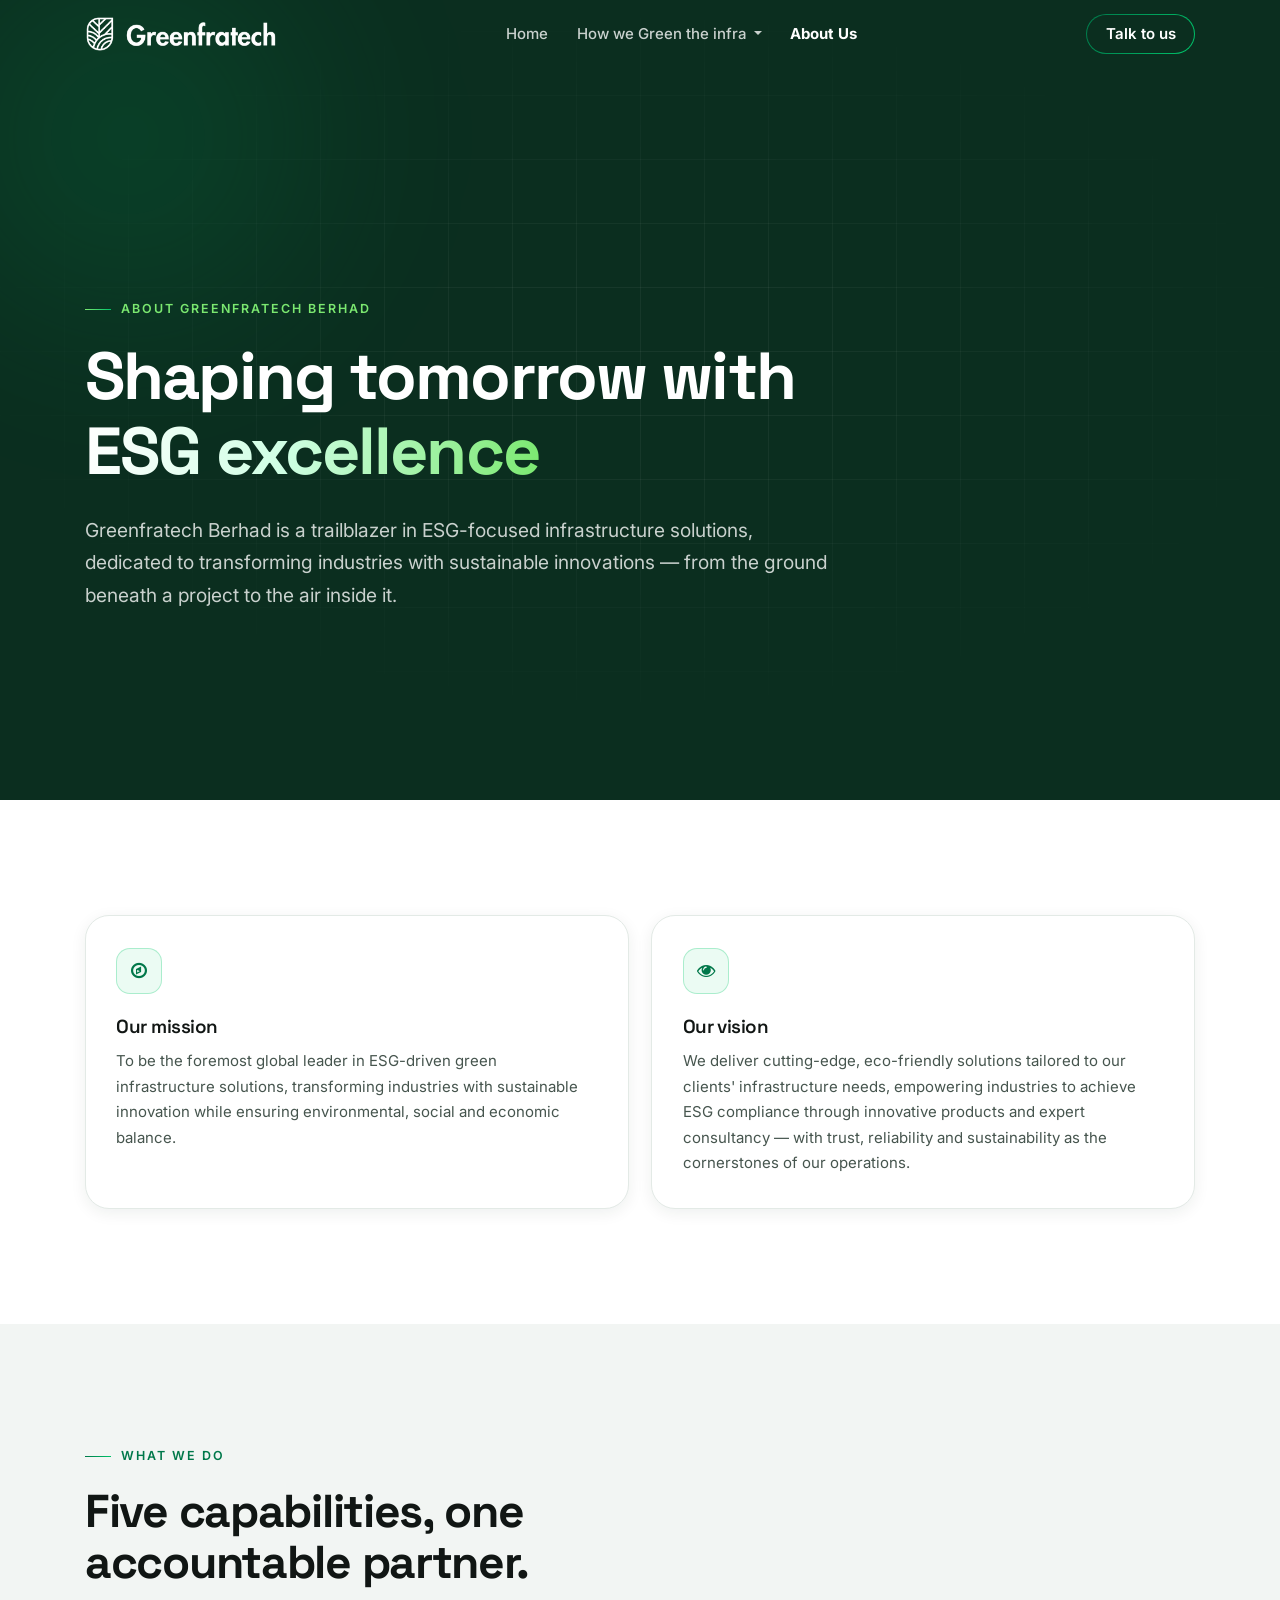
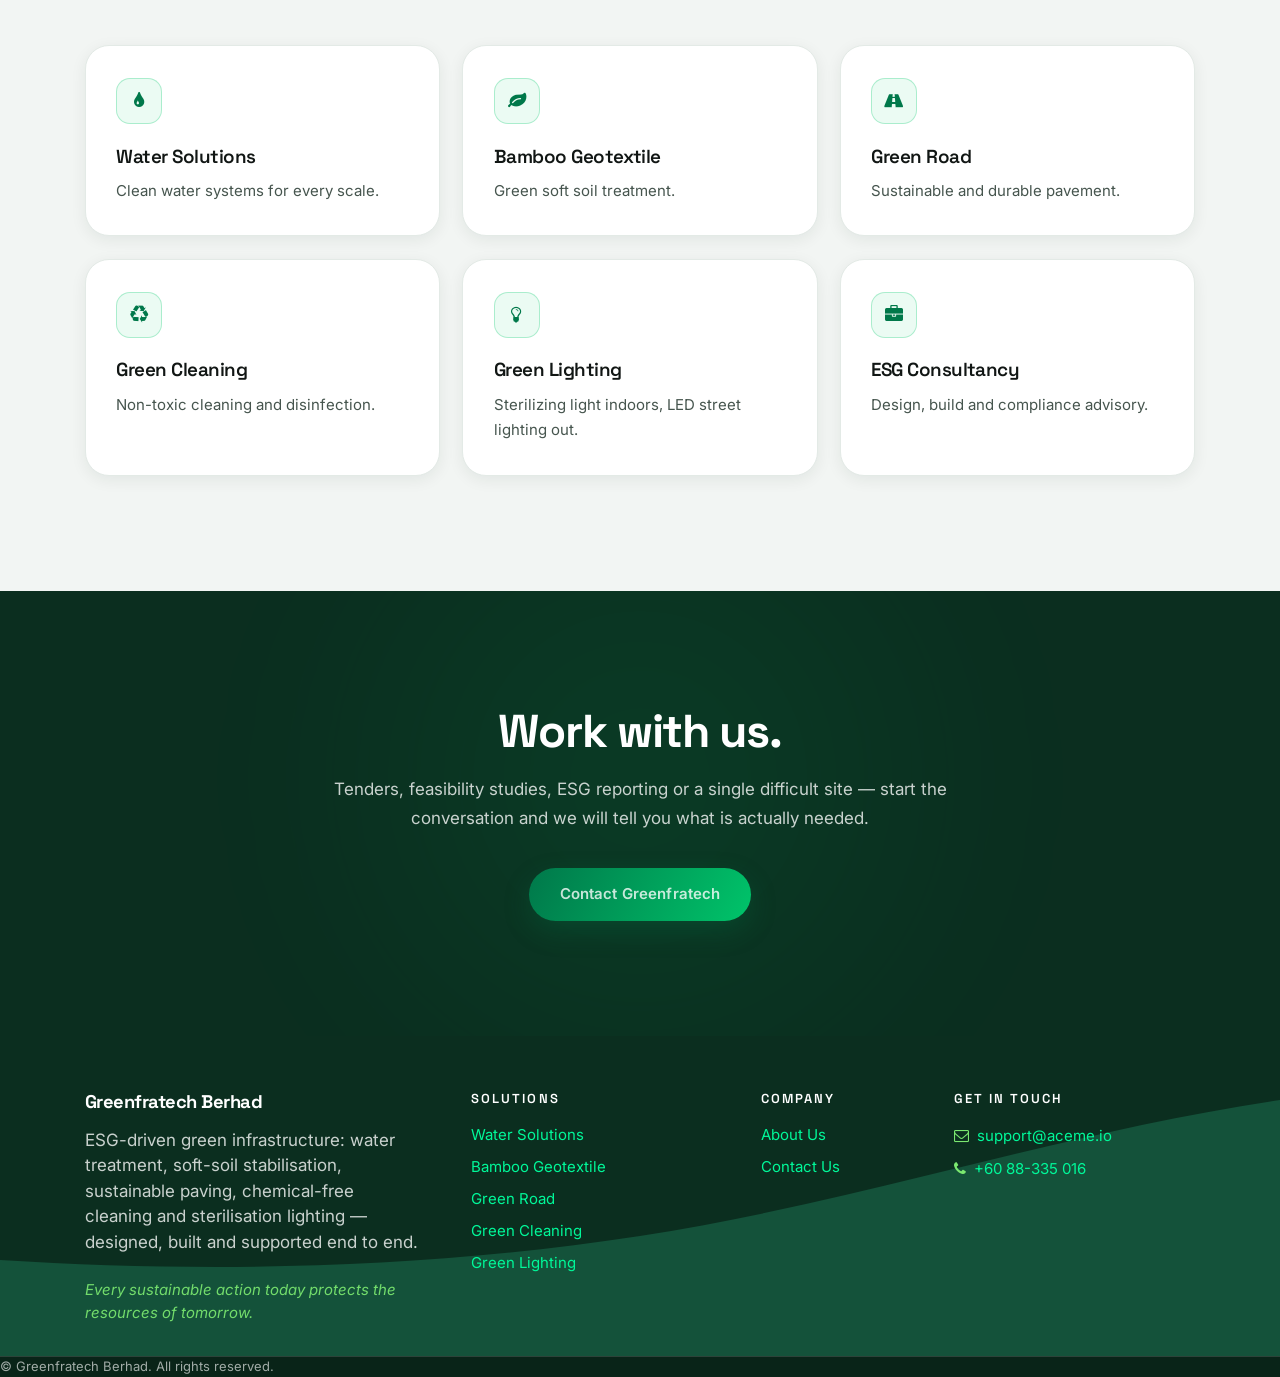
==== commit 51d527e2: "Remove Contact us tab from the header menu The Talk to us button already links to /contactus. Remove" ====
--- a/about-us/index.html
+++ b/about-us/index.html
@@ -16,9 +16,9 @@
 <meta content="@Odoo" name="twitter:site"/>
 
 <link crossorigin="" href="https://fonts.gstatic.com/" rel="preconnect"/>
-<link href="/assets/img/favicon.png" rel="apple-touch-icon"/>
+<link href="/assets/img/apple-touch-icon.png" rel="apple-touch-icon" sizes="180x180"/>
 <title>About Us | Greenfratech Berhad</title>
-<link href="/assets/img/favicon.png" rel="shortcut icon" type="image/x-icon"/>
+<link href="/assets/img/favicon.ico" rel="icon" sizes="any"/><link href="/assets/img/favicon-32.png" rel="icon" type="image/png" sizes="32x32"/>
 <link as="font" crossorigin="" href="/assets/fonts/fontawesome-webfont.woff2?v=4.7.0" rel="preload"/>
 
 
@@ -82,11 +82,6 @@
 <span>About Us</span>
 </a>
 </li>
-<li class="nav-item" role="presentation">
-<a class="nav-link" href="/contactus" role="menuitem">
-<span>Contact us</span>
-</a>
-</li>
 </ul>
 <ul class="navbar-nav align-items-center gap-2 flex-shrink-0 justify-content-end ps-3">
 
@@ -164,11 +159,6 @@
 <li class="nav-item" role="presentation">
 <a class="nav-link active" href="/about-us" role="menuitem">
 <span>About Us</span>
-</a>
-</li>
-<li class="nav-item" role="presentation">
-<a class="nav-link" href="/contactus" role="menuitem">
-<span>Contact us</span>
 </a>
 </li>
 </ul>
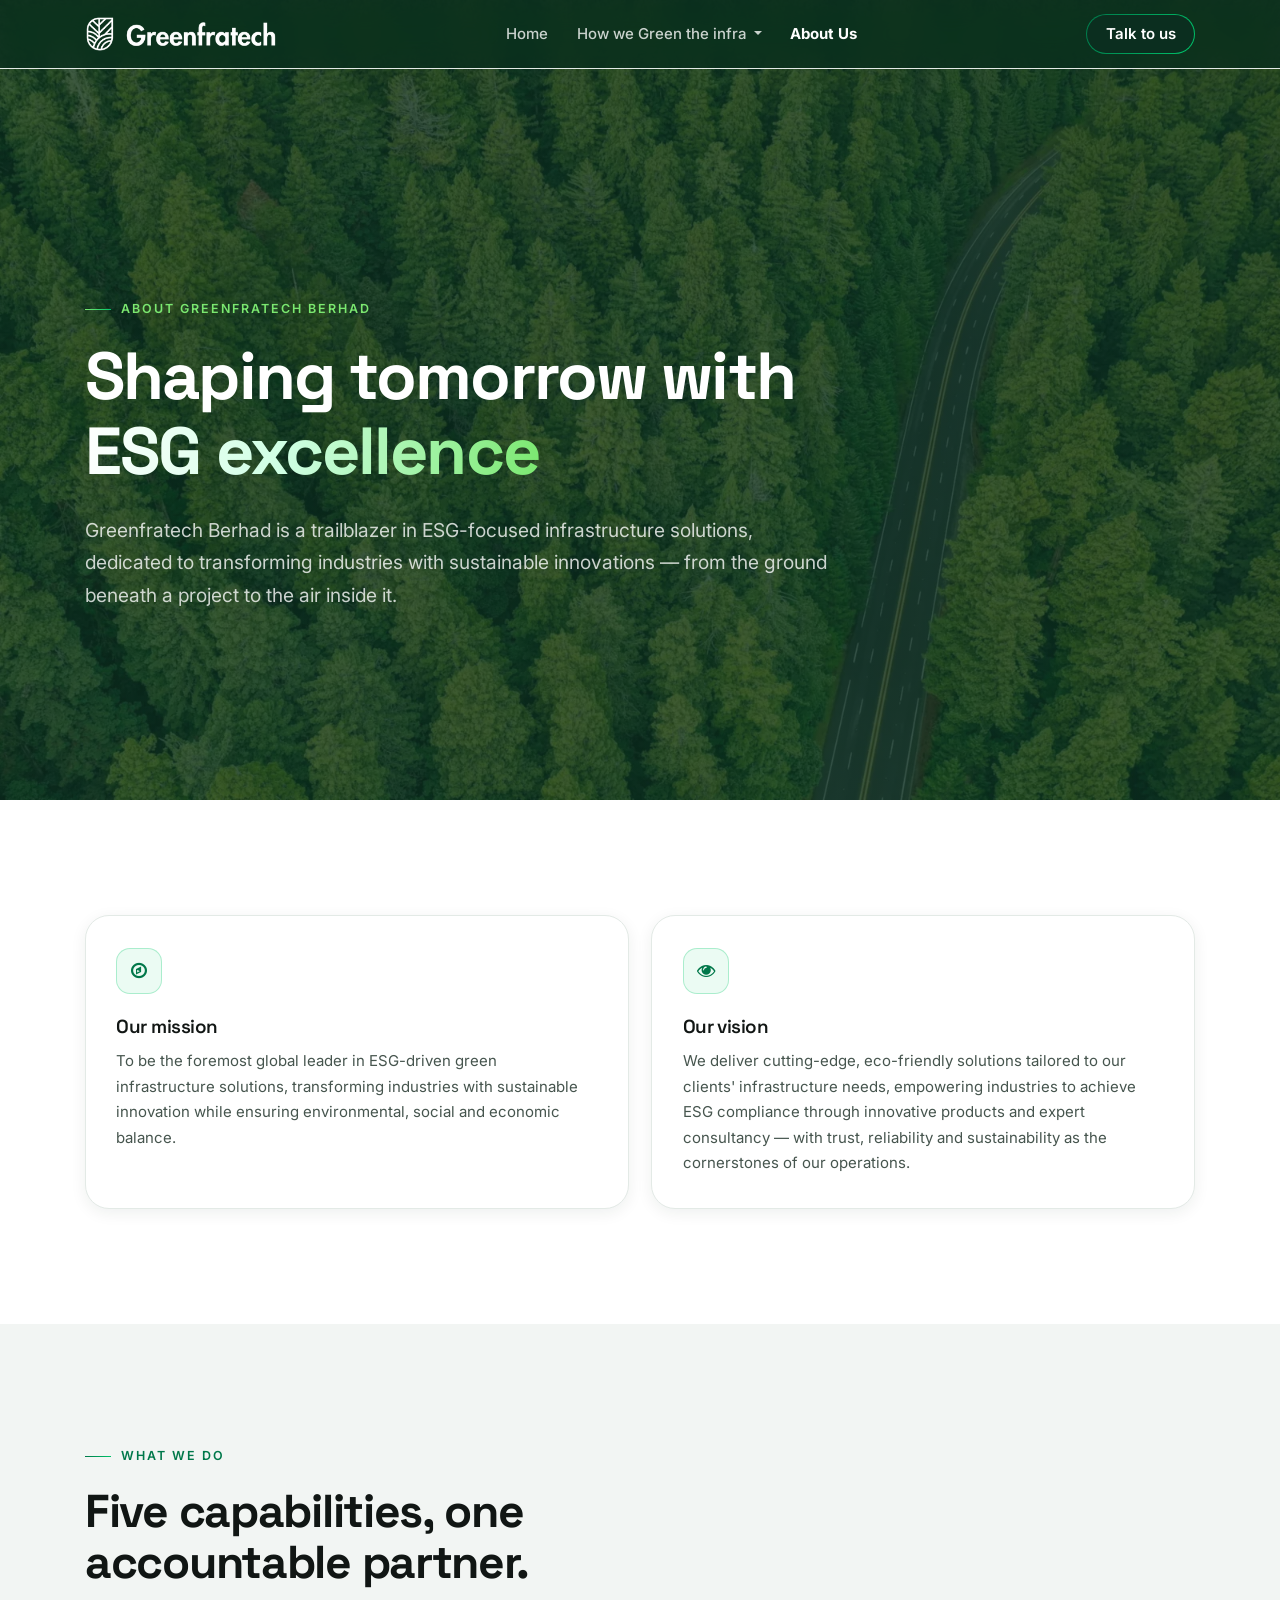
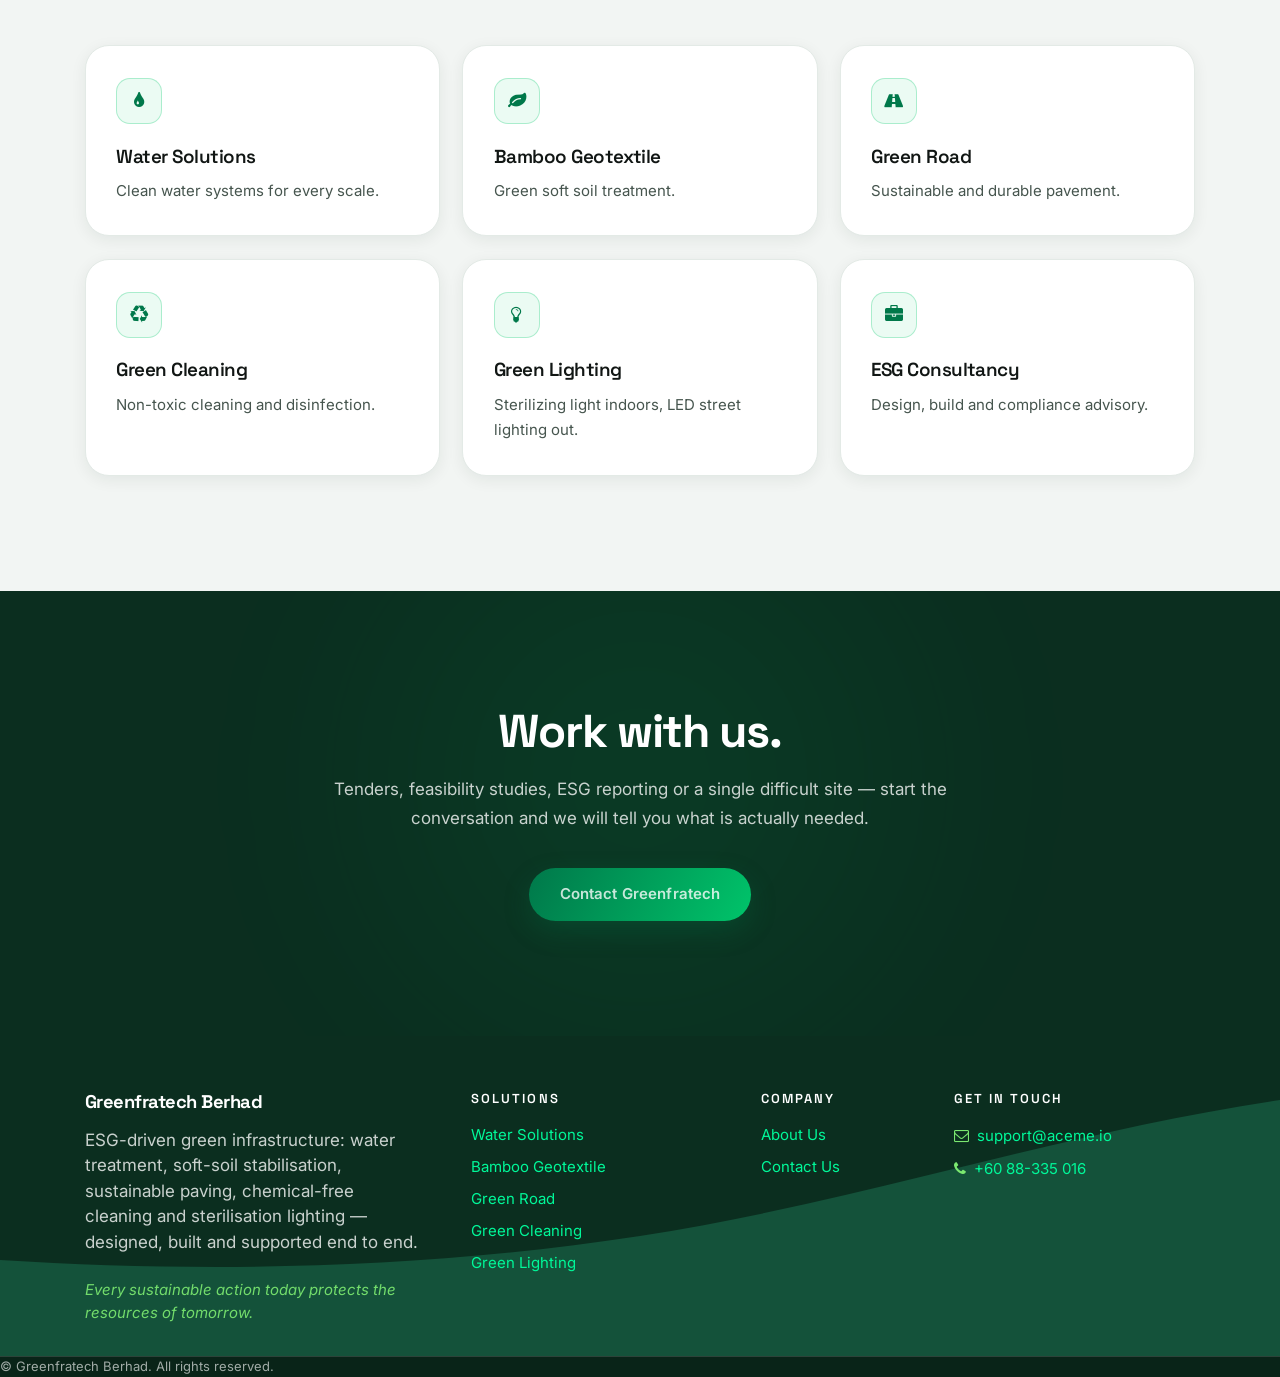
==== commit 1eabca63: "Add aerial forest-road hero photo to the About Us page Photo by Venti Views on Unsplash (Unsplash Li" ====
--- a/about-us/index.html
+++ b/about-us/index.html
@@ -187,7 +187,7 @@
 </header>
 <main>
 <div class="gft-page gft-page--about" id="wrap">
-<section class="gft-hero gft-hero--page gft-on-green" data-name="Hero">
+<section class="gft-hero gft-hero--page gft-on-green gft-hero--photo" data-name="Hero" style="--gft-hero-img: url('/assets/img/heroes/about.webp');">
 <div class="gft-glow gft-glow--tl"></div>
 <div class="gft-grid"></div>
 <div class="container gft-hero__inner">
